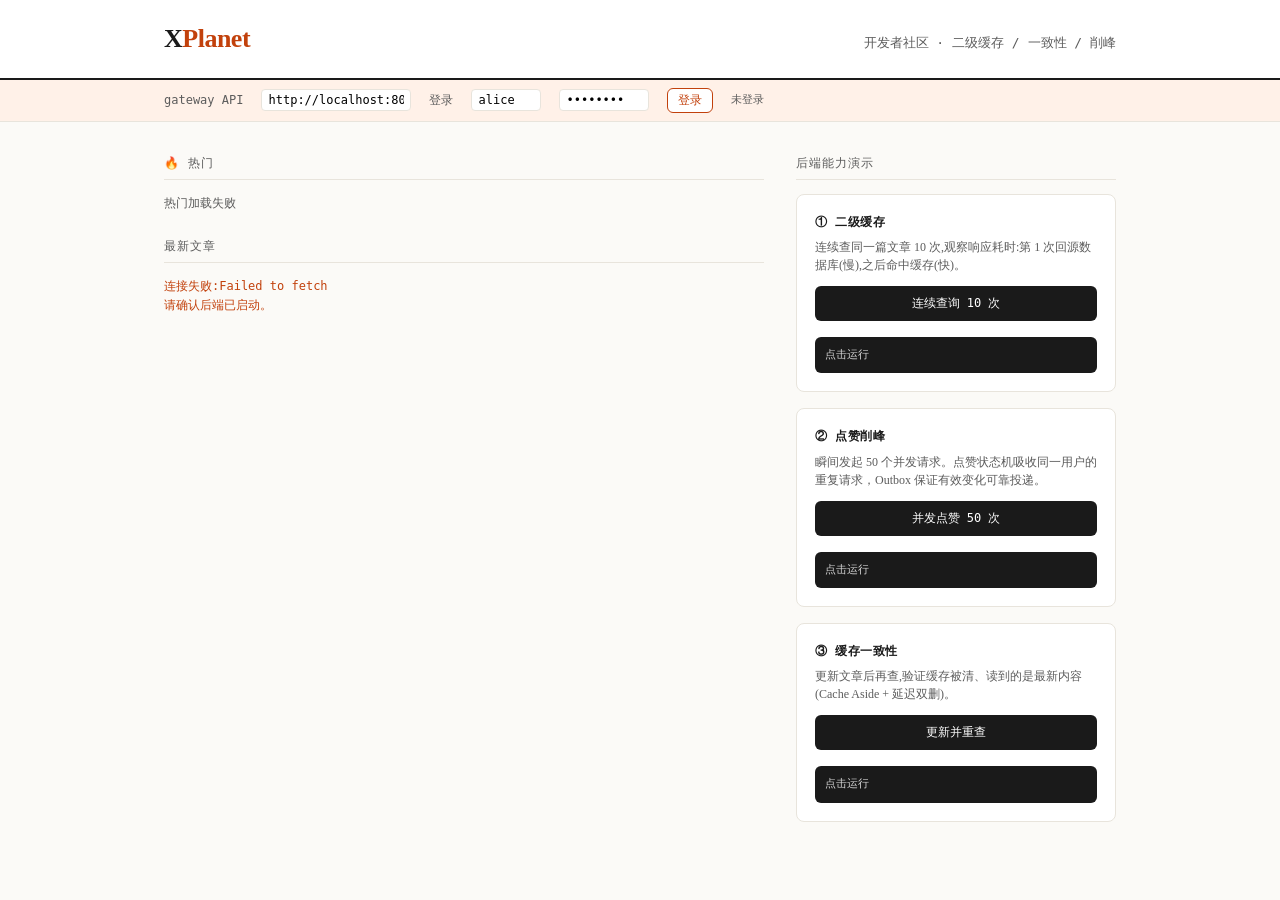
==== xplanet-web/index.html @ 9fbb15c8 "feat: add unified API gateway and beginner guide" ====
<!doctype html>
<html lang="zh">
<head>
<meta charset="utf-8" />
<meta name="viewport" content="width=device-width, initial-scale=1" />
<title>XPlanet · 开发者社区</title>
<style>
  :root {
    --bg: #fbfaf7;
    --surface: #ffffff;
    --ink: #1a1a1a;
    --ink-soft: #5c5c5c;
    --line: #e8e4dc;
    --accent: #c2410c;       /* 砖橙,克制的强调色 */
    --accent-soft: #fff1e8;
    --green: #15803d;
    --blue: #1d4ed8;
    --mono: ui-monospace, "SF Mono", "Cascadia Code", Consolas, monospace;
  }
  * { box-sizing: border-box; margin: 0; padding: 0; }
  body {
    font-family: "Georgia", "Songti SC", serif;
    background: var(--bg);
    color: var(--ink);
    line-height: 1.6;
  }
  .wrap { max-width: 1000px; margin: 0 auto; padding: 0 24px; }

  /* 顶栏 */
  header {
    border-bottom: 2px solid var(--ink);
    background: var(--surface);
    position: sticky; top: 0; z-index: 10;
  }
  .topbar { display: flex; align-items: baseline; justify-content: space-between; padding: 18px 24px; max-width: 1000px; margin: 0 auto; }
  .logo { font-size: 26px; font-weight: 700; letter-spacing: -0.5px; }
  .logo span { color: var(--accent); }
  .tagline { font-size: 13px; color: var(--ink-soft); font-family: var(--mono); }

  /* 配置条 */
  .config {
    background: var(--accent-soft);
    border-bottom: 1px solid var(--line);
    font-family: var(--mono); font-size: 12px;
  }
  .config .wrap { display: flex; gap: 18px; align-items: center; padding: 8px 24px; flex-wrap: wrap; }
  .config label { color: var(--ink-soft); }
  .config input { font-family: var(--mono); font-size: 12px; border: 1px solid var(--line); border-radius: 4px; padding: 3px 6px; width: 150px; }
  .config input.small { width: 48px; }

  /* 布局 */
  .layout { display: grid; grid-template-columns: 1fr 320px; gap: 32px; padding: 32px 0 60px; }
  @media (max-width: 820px){ .layout { grid-template-columns: 1fr; } }

  .section-title { font-family: var(--mono); font-size: 12px; text-transform: uppercase; letter-spacing: 1px; color: var(--ink-soft); margin-bottom: 14px; padding-bottom: 6px; border-bottom: 1px solid var(--line); }

  /* 文章列表 */
  .article-card {
    background: var(--surface); border: 1px solid var(--line); border-radius: 8px;
    padding: 20px 22px; margin-bottom: 14px; cursor: pointer;
    transition: border-color .15s, transform .15s;
  }
  .article-card:hover { border-color: var(--accent); transform: translateX(2px); }
  .article-card h3 { font-size: 19px; margin-bottom: 6px; }
  .article-card .meta { font-family: var(--mono); font-size: 11px; color: var(--ink-soft); display: flex; gap: 14px; }
  .article-card .tags { margin-top: 8px; }
  .tag { display: inline-block; font-family: var(--mono); font-size: 10px; background: var(--accent-soft); color: var(--accent); padding: 2px 7px; border-radius: 3px; margin-right: 5px; }

  /* 详情 */
  #detailView { display: none; }
  .back-btn { font-family: var(--mono); font-size: 12px; color: var(--accent); cursor: pointer; background: none; border: none; margin-bottom: 16px; }
  .detail-card { background: var(--surface); border: 1px solid var(--line); border-radius: 8px; padding: 32px; }
  .detail-card h2 { font-size: 28px; margin-bottom: 12px; letter-spacing: -0.5px; }
  .detail-card .meta { font-family: var(--mono); font-size: 12px; color: var(--ink-soft); margin-bottom: 20px; display: flex; gap: 16px; flex-wrap: wrap; }
  .detail-card .content { font-size: 16px; color: #2a2a2a; padding: 16px 0; border-top: 1px solid var(--line); border-bottom: 1px solid var(--line); margin-bottom: 20px; min-height: 80px; }
  .like-row { display: flex; align-items: center; gap: 14px; }
  .like-btn { font-family: var(--mono); font-size: 14px; background: var(--surface); border: 1.5px solid var(--accent); color: var(--accent); padding: 8px 18px; border-radius: 6px; cursor: pointer; transition: all .15s; }
  .like-btn:hover { background: var(--accent); color: #fff; }
  .like-btn.liked { background: var(--accent); color: #fff; }
  .like-count { font-family: var(--mono); font-size: 13px; color: var(--ink-soft); }
  .latency { font-family: var(--mono); font-size: 11px; color: var(--green); }

  /* 侧栏:后端能力演示 */
  aside .panel { background: var(--surface); border: 1px solid var(--line); border-radius: 8px; padding: 18px; margin-bottom: 16px; }
  aside h4 { font-family: var(--mono); font-size: 12px; text-transform: uppercase; letter-spacing: .5px; margin-bottom: 6px; }
  aside p.desc { font-size: 12px; color: var(--ink-soft); margin-bottom: 12px; line-height: 1.5; }
  .demo-btn { width: 100%; font-family: var(--mono); font-size: 12px; background: var(--ink); color: #fff; border: none; padding: 9px; border-radius: 6px; cursor: pointer; margin-bottom: 8px; transition: opacity .15s; }
  .demo-btn:hover { opacity: .82; }
  .demo-out { font-family: var(--mono); font-size: 11px; background: #1a1a1a; color: #d4d4d4; border-radius: 6px; padding: 10px; margin-top: 8px; white-space: pre-wrap; word-break: break-all; max-height: 180px; overflow-y: auto; line-height: 1.5; }
  .demo-out .hl { color: #4ade80; }
  .demo-out .dim { color: #888; }
  .toast { position: fixed; bottom: 24px; left: 50%; transform: translateX(-50%); background: var(--ink); color: #fff; font-family: var(--mono); font-size: 13px; padding: 10px 20px; border-radius: 6px; opacity: 0; transition: opacity .2s; pointer-events: none; }
  .toast.show { opacity: 1; }
</style>
</head>
<body>

<header>
  <div class="topbar">
    <div class="logo">X<span>Planet</span></div>
    <div class="tagline">开发者社区 · 二级缓存 / 一致性 / 削峰</div>
  </div>
</header>

<div class="config">
  <div class="wrap">
    <label>gateway API</label>
    <input id="apiBase" value="http://localhost:8080" />
    <label>登录</label>
    <input id="loginUser" class="small" value="alice" style="width:70px" placeholder="用户名"/>
    <input id="loginPassword" type="password" value="password" style="width:90px" placeholder="密码"/>
    <button class="like-btn" style="padding:3px 10px;font-size:12px" onclick="doLogin()">登录</button>
    <span id="loginState" style="font-family:var(--mono);font-size:11px;color:var(--ink-soft)">未登录</span>
  </div>
</div>

<div class="wrap">
  <div class="layout">

    <!-- 主区:文章列表 / 详情 -->
    <main>
      <!-- 列表 -->
      <div id="listView">
        <div class="section-title">🔥 热门</div>
        <div id="hotList" style="margin-bottom:24px"><div style="color:var(--ink-soft);font-family:var(--mono);font-size:12px">加载中…</div></div>

        <div class="section-title">最新文章</div>
        <div id="articleList"><div class="dim" style="color:var(--ink-soft);font-family:var(--mono);font-size:12px">加载中…(请确认 Gateway 8080 已启动)</div></div>
      </div>

      <!-- 详情 -->
      <div id="detailView">
        <button class="back-btn" onclick="showList()">← 返回列表</button>
        <div class="detail-card">
          <h2 id="dTitle"></h2>
          <div class="meta">
            <span id="dAuthor"></span>
            <span id="dViews"></span>
            <span class="latency" id="dLatency"></span>
          </div>
          <div class="content" id="dContent"></div>
          <div class="like-row">
            <button class="like-btn" id="likeBtn" onclick="toggleLike()">♥ 点赞</button>
            <span class="like-count" id="dLikes"></span>
          </div>
        </div>

        <!-- 评论区 -->
        <div class="detail-card" style="margin-top:16px">
          <div class="section-title">评论</div>
          <div style="display:flex;gap:8px;margin-bottom:16px">
            <input id="commentInput" placeholder="写下你的评论…" style="flex:1;padding:8px 10px;border:1px solid var(--line);border-radius:6px;font-family:inherit"/>
            <button class="like-btn" onclick="postComment()">发布</button>
          </div>
          <div id="commentList"></div>
        </div>
      </div>
    </main>

    <!-- 侧栏:后端能力实验 -->
    <aside>
      <div class="section-title">后端能力演示</div>

      <div class="panel">
        <h4>① 二级缓存</h4>
        <p class="desc">连续查同一篇文章 10 次,观察响应耗时:第 1 次回源数据库(慢),之后命中缓存(快)。</p>
        <button class="demo-btn" onclick="demoCache()">连续查询 10 次</button>
        <div class="demo-out" id="cacheOut">点击运行</div>
      </div>

      <div class="panel">
        <h4>② 点赞削峰</h4>
        <p class="desc">瞬间发起 50 个并发请求。点赞状态机吸收同一用户的重复请求，Outbox 保证有效变化可靠投递。</p>
        <button class="demo-btn" onclick="demoBurst()">并发点赞 50 次</button>
        <div class="demo-out" id="burstOut">点击运行</div>
      </div>

      <div class="panel">
        <h4>③ 缓存一致性</h4>
        <p class="desc">更新文章后再查,验证缓存被清、读到的是最新内容(Cache Aside + 延迟双删)。</p>
        <button class="demo-btn" onclick="demoConsistency()">更新并重查</button>
        <div class="demo-out" id="consOut">点击运行</div>
      </div>
    </aside>

  </div>
</div>

<div class="toast" id="toast"></div>

<script>
const $ = id => document.getElementById(id);
const apiBase = () => $("apiBase").value.replace(/\/$/, "");
const articleBase = apiBase;
const likeBase = apiBase;
const uid = () => $("uid") ? $("uid").value : "1";
const escapeHtml = value => String(value ?? "").replace(/[&<>"']/g, ch => ({
  "&":"&amp;", "<":"&lt;", ">":"&gt;", '"':"&quot;", "'":"&#39;"
})[ch]);
const safeInteger = (value, fallback = 0) => {
  const number = Number(value);
  return Number.isSafeInteger(number) && number >= 0 ? number : fallback;
};
let TOKEN = null;
async function doLogin(){
  const username = $("loginUser").value.trim();
  const password = $("loginPassword").value;
  if (!username || !password){ toast("请输入用户名和密码"); return; }
  try {
    const res = await fetch(`${userBase()}/api/user/login`, {
      method:"POST", headers:{ "Content-Type":"application/json" },
      body: JSON.stringify({ username, password })
    });
    const j = await res.json();
    if (j.code === 0 && j.data && j.data.token){
      TOKEN = j.data.token;
      $("loginState").textContent = "已登录: " + (j.data.nickname || username);
      $("loginState").style.color = "var(--green)";
      toast("登录成功");
    } else {
      toast(j.msg || "登录失败");
    }
  } catch(e){ toast("登录失败:"+e.message); }
}
// 写操作的鉴权头
function authHeaders(extra){
  const h = extra || {};
  if (TOKEN) h["Authorization"] = "Bearer " + TOKEN;
  return h;
}
const userBase = apiBase;
let currentId = null;
let liked = false;

function toast(msg){ const t=$("toast"); t.textContent=msg; t.classList.add("show"); setTimeout(()=>t.classList.remove("show"),1800); }

async function getArticle(id){
  const res = await fetch(`${articleBase()}/api/article/${id}`);
  const json = await res.json();
  return json.data;
}

// 加载列表(真实分页接口)
let curPage = 1;
async function loadList(page){
  curPage = Math.max(1, safeInteger(page, 1));
  const box = $("articleList");
  try {
    const res = await fetch(`${articleBase()}/api/article/list?pageNum=${curPage}&pageSize=10`);
    const json = await res.json();
    const pg = json.data;
    if (!pg || !pg.records || pg.records.length === 0){
      box.innerHTML = '<div style="color:#c2410c;font-family:var(--mono);font-size:12px">暂无文章。请确认 Gateway(8080)已启动、数据库已初始化。</div>';
      return;
    }
    const pageNum = Math.max(1, safeInteger(pg.pageNum, curPage));
    const pages = Math.max(1, safeInteger(pg.pages, 1));
    const total = safeInteger(pg.total, 0);
    box.innerHTML = pg.records.map(a => {
      const articleId = safeInteger(a.id, 0);
      if (articleId <= 0) return '';
      const authorId = safeInteger(a.authorId, 0);
      const authorName = a.authorName || ('用户' + authorId);
      const tags = String(a.tags || '').split(',').filter(Boolean)
        .map(t => `<span class="tag">${escapeHtml(t)}</span>`).join('');
      return `
      <div class="article-card" onclick="showDetail(${articleId})">
        <h3>${escapeHtml(a.title)}</h3>
        <div class="meta"><span>作者 ${escapeHtml(authorName)}</span><span>♥ ${safeInteger(a.likeCount)}</span><span>👁 ${safeInteger(a.viewCount)}</span></div>
        <div style="font-size:14px;color:#5c5c5c;margin-top:6px">${escapeHtml(a.summary)}</div>
        <div class="tags">${tags}</div>
      </div>`;
    }).join('')
      + `<div style="display:flex;gap:10px;align-items:center;justify-content:center;margin-top:16px;font-family:var(--mono);font-size:12px">
           <button class="demo-btn" style="width:auto;padding:6px 14px" onclick="loadList(${curPage-1})" ${curPage<=1?'disabled':''}>上一页</button>
           <span>第 ${pageNum} / ${pages} 页 · 共 ${total} 篇</span>
           <button class="demo-btn" style="width:auto;padding:6px 14px" onclick="loadList(${curPage+1})" ${curPage>=pages?'disabled':''}>下一页</button>
         </div>`;
  } catch(e){
    box.innerHTML = '<div style="color:#c2410c;font-family:var(--mono);font-size:12px">连接失败:'+escapeHtml(e.message)+'<br>请确认后端已启动。</div>';
  }
}

// 看详情
async function showDetail(id){
  currentId = id; liked = false;
  const t0 = performance.now();
  const a = await getArticle(id);
  const ms = (performance.now()-t0).toFixed(1);
  if (!a){ toast("文章不存在"); return; }
  $("dTitle").textContent = a.title;
  $("dAuthor").textContent = "作者 " + (a.authorName||('user_'+a.authorId));
  $("dViews").textContent = "👁 " + (a.viewCount||0);
  $("dContent").textContent = a.content;
  $("dLikes").textContent = "♥ " + (a.likeCount||0) + " 次点赞";
  $("dLatency").textContent = "本次响应 " + ms + " ms";
  $("likeBtn").classList.remove("liked");
  $("likeBtn").textContent = "♥ 点赞";
  $("listView").style.display = "none";
  $("detailView").style.display = "block";
  window.scrollTo(0,0);
  loadComments(id);
}

// 评论:加载列表(两级嵌套)
async function loadComments(articleId){
  const box = $("commentList");
  try {
    const res = await fetch(`${articleBase()}/api/comment/article/${articleId}`);
    const json = await res.json();
    const list = json.data || [];
    if (list.length === 0){ box.innerHTML = '<div style="color:#999;font-size:13px">还没有评论,来抢沙发</div>'; return; }
    box.innerHTML = list.map(c => renderComment(c, false)).join('');
  } catch(e){ box.innerHTML = '<div style="color:#999;font-size:13px">评论加载失败</div>'; }
}
function renderComment(c, isChild){
  const children = (c.children||[]).map(ch => renderComment(ch, true)).join('');
  const userId = safeInteger(c.userId, 0);
  const commentId = safeInteger(c.id, 0);
  const userName = c.userName || ('用户' + userId);
  const createTime = String(c.createTime || '').replace('T',' ').slice(0,16);
  return `<div style="padding:10px 0;${isChild?'margin-left:24px;border-left:2px solid var(--line);padding-left:12px':'border-bottom:1px solid var(--line)'}">
    <div style="font-size:13px"><b>${escapeHtml(userName)}</b>
      <span style="color:#999;font-family:var(--mono);font-size:11px"> · ${escapeHtml(createTime)}</span></div>
    <div style="font-size:14px;margin:4px 0">${escapeHtml(c.content)}</div>
    ${!isChild && commentId > 0?`<button onclick="replyTo(${commentId})" style="font-size:11px;color:var(--accent);background:none;border:none;cursor:pointer;font-family:var(--mono)">回复</button>`:''}
    ${children}
  </div>`;
}
let replyParentId = 0;
function replyTo(pid){ replyParentId = pid; $("commentInput").focus(); $("commentInput").placeholder = "回复中…(再次点发布提交)"; }
async function postComment(){
  if (currentId == null) return;
  const content = $("commentInput").value.trim();
  if (!content){ toast("评论不能为空"); return; }
  try {
    await fetch(`${articleBase()}/api/comment`, {
      method:"POST", headers:authHeaders({ "Content-Type":"application/json" }),
      body: JSON.stringify({ articleId: currentId, parentId: replyParentId, content })
    });
    $("commentInput").value = ""; $("commentInput").placeholder = "写下你的评论…";
    replyParentId = 0;
    toast("评论成功");
    loadComments(currentId);
  } catch(e){ toast("评论失败:"+e.message); }
}

function showList(){ $("detailView").style.display="none"; $("listView").style.display="block"; loadList(); }

// 点赞
async function toggleLike(){
  if (currentId == null) return;
  try {
    if (!liked){
      const res = await fetch(`${likeBase()}/api/like/${currentId}`, { method:"POST", headers:authHeaders()});
      const j = await res.json();
      if (j.code === 0){ liked=true; $("likeBtn").classList.add("liked"); $("likeBtn").textContent="♥ 已赞"; toast(j.data ? "点赞成功，事件已可靠入队" : "已经点过赞，本次没有重复写入"); }
      else { toast(j.msg || "点赞失败"); }
    } else {
      await fetch(`${likeBase()}/api/like/${currentId}`, { method:"DELETE", headers:authHeaders()});
      liked=false; $("likeBtn").classList.remove("liked"); $("likeBtn").textContent="♥ 点赞"; toast("已取消");
    }
  } catch(e){ toast("请求失败:"+e.message); }
}

// 演示①:缓存
async function demoCache(){
  const out = $("cacheOut"); out.textContent = "运行中…";
  const id = currentId || 1;
  const lines = [];
  for (let i=0;i<10;i++){
    const t0 = performance.now();
    await fetch(`${articleBase()}/api/article/${id}`);
    const ms = (performance.now()-t0).toFixed(1);
    const tag = i===0 ? '<span class="dim"> ← 首次,可能回源DB</span>' : (i===1?'<span class="hl"> ← 命中缓存</span>':'');
    lines.push(`第 ${String(i+1).padStart(2)} 次: ${ms.padStart(6)} ms${tag}`);
  }
  out.innerHTML = lines.join("\n") + '\n<span class="dim">观察:首次较慢(查库),之后稳定变快(命中 L1/L2 缓存)</span>';
}

// 演示②:削峰
async function demoBurst(){
  const out = $("burstOut"); out.textContent = "运行中…";
  const id = currentId || 1;
  const before = (await getArticle(id)).likeCount || 0;
  const t0 = performance.now();
  const tasks = [];
  for (let i=0;i<50;i++){
    tasks.push(fetch(`${likeBase()}/api/like/${id}`, { method:"POST", headers:authHeaders()}));
  }
  await Promise.all(tasks);
  const cost = (performance.now()-t0).toFixed(0);
  out.innerHTML =
    `<span class="hl">50 个并发请求完成,耗时 ${cost} ms</span>\n` +
    `同一用户只有第一次状态变化会写入 Outbox\n` +
    `<span class="dim">其余重复点赞被状态机幂等吸收；有效事件由 MQ 异步投影到 article.like_count。\n这同时验证了削峰与幂等，而不是把50次重复请求伪装成50个点赞。</span>`;
}

// 演示③:一致性
async function demoConsistency(){
  const out = $("consOut"); out.textContent = "运行中…";
  const id = currentId || 1;
  try {
    const newTitle = "更新于 " + new Date().toLocaleTimeString();
    await fetch(`${articleBase()}/api/article/${id}`, {
      method:"PUT", headers:authHeaders({ "Content-Type":"application/json" }),
      body: JSON.stringify({ title:newTitle, content:"内容已于 "+new Date().toLocaleString()+" 更新", tags:"updated" })
    });
    const after = await getArticle(id);
    out.innerHTML =
      `<span class="hl">已更新文章 #${safeInteger(id)}</span>\n` +
      `新标题: ${escapeHtml(after.title)}\n` +
      `<span class="dim">更新时删了缓存,这次读到的是最新值。\n说明 Cache Aside + 双删生效。\n回列表可见标题已变。</span>`;
  } catch(e){ out.textContent = "失败:"+e.message; }
}

async function loadHot(){
  const box = $("hotList");
  try {
    const res = await fetch(`${articleBase()}/api/article/hot?limit=5`);
    const json = await res.json();
    const list = json.data || [];
    if (list.length === 0){ box.innerHTML = '<div style="color:var(--ink-soft);font-family:var(--mono);font-size:12px">暂无热门(等定时任务刷新,约 1 分钟)</div>'; return; }
    box.innerHTML = list.map((a, i) => {
      const articleId = safeInteger(a.id, 0);
      if (articleId <= 0) return '';
      return `
      <div class="article-card" style="padding:12px 16px;margin-bottom:8px" onclick="showDetail(${articleId})">
        <div style="display:flex;align-items:baseline;gap:10px">
          <span style="font-family:var(--mono);font-size:14px;color:var(--accent);font-weight:700">${String(i+1).padStart(2,'0')}</span>
          <h3 style="font-size:15px;flex:1;margin:0">${escapeHtml(a.title)}</h3>
          <span style="font-family:var(--mono);font-size:11px;color:var(--ink-soft)">♥ ${safeInteger(a.likeCount)}</span>
        </div>
      </div>`;
    }).join('');
  } catch(e){ box.innerHTML = '<div style="color:var(--ink-soft);font-family:var(--mono);font-size:12px">热门加载失败</div>'; }
}

// 启动
loadList();
loadHot();
</script>

</body>
</html>
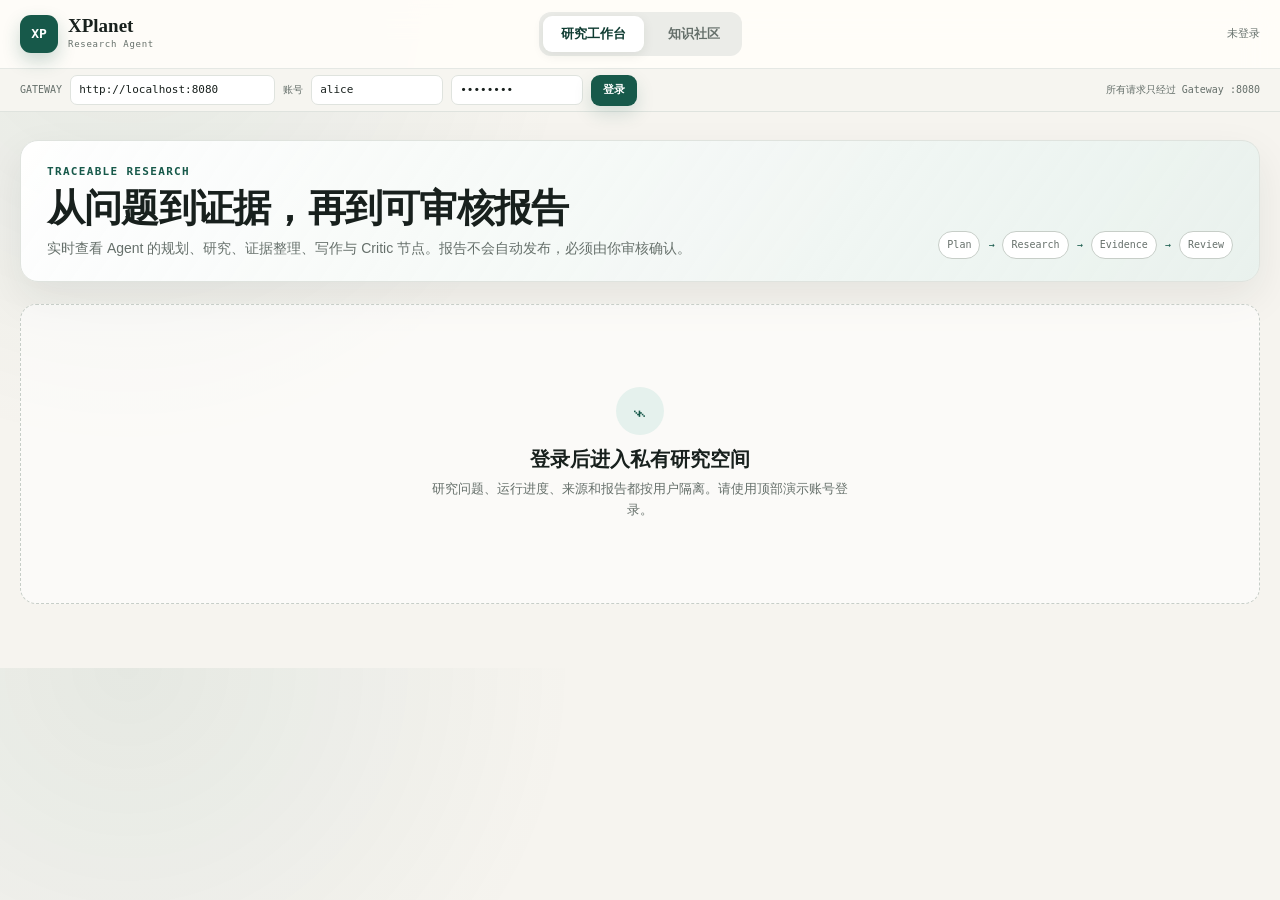
==== commit ba0663d3: "feat(web): add agent research workspace" ====
--- a/xplanet-web/index.html
+++ b/xplanet-web/index.html
@@ -1,445 +1,216 @@
 <!doctype html>
-<html lang="zh">
+<html lang="zh-CN">
 <head>
-<meta charset="utf-8" />
-<meta name="viewport" content="width=device-width, initial-scale=1" />
-<title>XPlanet · 开发者社区</title>
-<style>
-  :root {
-    --bg: #fbfaf7;
-    --surface: #ffffff;
-    --ink: #1a1a1a;
-    --ink-soft: #5c5c5c;
-    --line: #e8e4dc;
-    --accent: #c2410c;       /* 砖橙,克制的强调色 */
-    --accent-soft: #fff1e8;
-    --green: #15803d;
-    --blue: #1d4ed8;
-    --mono: ui-monospace, "SF Mono", "Cascadia Code", Consolas, monospace;
-  }
-  * { box-sizing: border-box; margin: 0; padding: 0; }
-  body {
-    font-family: "Georgia", "Songti SC", serif;
-    background: var(--bg);
-    color: var(--ink);
-    line-height: 1.6;
-  }
-  .wrap { max-width: 1000px; margin: 0 auto; padding: 0 24px; }
-
-  /* 顶栏 */
-  header {
-    border-bottom: 2px solid var(--ink);
-    background: var(--surface);
-    position: sticky; top: 0; z-index: 10;
-  }
-  .topbar { display: flex; align-items: baseline; justify-content: space-between; padding: 18px 24px; max-width: 1000px; margin: 0 auto; }
-  .logo { font-size: 26px; font-weight: 700; letter-spacing: -0.5px; }
-  .logo span { color: var(--accent); }
-  .tagline { font-size: 13px; color: var(--ink-soft); font-family: var(--mono); }
-
-  /* 配置条 */
-  .config {
-    background: var(--accent-soft);
-    border-bottom: 1px solid var(--line);
-    font-family: var(--mono); font-size: 12px;
-  }
-  .config .wrap { display: flex; gap: 18px; align-items: center; padding: 8px 24px; flex-wrap: wrap; }
-  .config label { color: var(--ink-soft); }
-  .config input { font-family: var(--mono); font-size: 12px; border: 1px solid var(--line); border-radius: 4px; padding: 3px 6px; width: 150px; }
-  .config input.small { width: 48px; }
-
-  /* 布局 */
-  .layout { display: grid; grid-template-columns: 1fr 320px; gap: 32px; padding: 32px 0 60px; }
-  @media (max-width: 820px){ .layout { grid-template-columns: 1fr; } }
-
-  .section-title { font-family: var(--mono); font-size: 12px; text-transform: uppercase; letter-spacing: 1px; color: var(--ink-soft); margin-bottom: 14px; padding-bottom: 6px; border-bottom: 1px solid var(--line); }
-
-  /* 文章列表 */
-  .article-card {
-    background: var(--surface); border: 1px solid var(--line); border-radius: 8px;
-    padding: 20px 22px; margin-bottom: 14px; cursor: pointer;
-    transition: border-color .15s, transform .15s;
-  }
-  .article-card:hover { border-color: var(--accent); transform: translateX(2px); }
-  .article-card h3 { font-size: 19px; margin-bottom: 6px; }
-  .article-card .meta { font-family: var(--mono); font-size: 11px; color: var(--ink-soft); display: flex; gap: 14px; }
-  .article-card .tags { margin-top: 8px; }
-  .tag { display: inline-block; font-family: var(--mono); font-size: 10px; background: var(--accent-soft); color: var(--accent); padding: 2px 7px; border-radius: 3px; margin-right: 5px; }
-
-  /* 详情 */
-  #detailView { display: none; }
-  .back-btn { font-family: var(--mono); font-size: 12px; color: var(--accent); cursor: pointer; background: none; border: none; margin-bottom: 16px; }
-  .detail-card { background: var(--surface); border: 1px solid var(--line); border-radius: 8px; padding: 32px; }
-  .detail-card h2 { font-size: 28px; margin-bottom: 12px; letter-spacing: -0.5px; }
-  .detail-card .meta { font-family: var(--mono); font-size: 12px; color: var(--ink-soft); margin-bottom: 20px; display: flex; gap: 16px; flex-wrap: wrap; }
-  .detail-card .content { font-size: 16px; color: #2a2a2a; padding: 16px 0; border-top: 1px solid var(--line); border-bottom: 1px solid var(--line); margin-bottom: 20px; min-height: 80px; }
-  .like-row { display: flex; align-items: center; gap: 14px; }
-  .like-btn { font-family: var(--mono); font-size: 14px; background: var(--surface); border: 1.5px solid var(--accent); color: var(--accent); padding: 8px 18px; border-radius: 6px; cursor: pointer; transition: all .15s; }
-  .like-btn:hover { background: var(--accent); color: #fff; }
-  .like-btn.liked { background: var(--accent); color: #fff; }
-  .like-count { font-family: var(--mono); font-size: 13px; color: var(--ink-soft); }
-  .latency { font-family: var(--mono); font-size: 11px; color: var(--green); }
-
-  /* 侧栏:后端能力演示 */
-  aside .panel { background: var(--surface); border: 1px solid var(--line); border-radius: 8px; padding: 18px; margin-bottom: 16px; }
-  aside h4 { font-family: var(--mono); font-size: 12px; text-transform: uppercase; letter-spacing: .5px; margin-bottom: 6px; }
-  aside p.desc { font-size: 12px; color: var(--ink-soft); margin-bottom: 12px; line-height: 1.5; }
-  .demo-btn { width: 100%; font-family: var(--mono); font-size: 12px; background: var(--ink); color: #fff; border: none; padding: 9px; border-radius: 6px; cursor: pointer; margin-bottom: 8px; transition: opacity .15s; }
-  .demo-btn:hover { opacity: .82; }
-  .demo-out { font-family: var(--mono); font-size: 11px; background: #1a1a1a; color: #d4d4d4; border-radius: 6px; padding: 10px; margin-top: 8px; white-space: pre-wrap; word-break: break-all; max-height: 180px; overflow-y: auto; line-height: 1.5; }
-  .demo-out .hl { color: #4ade80; }
-  .demo-out .dim { color: #888; }
-  .toast { position: fixed; bottom: 24px; left: 50%; transform: translateX(-50%); background: var(--ink); color: #fff; font-family: var(--mono); font-size: 13px; padding: 10px 20px; border-radius: 6px; opacity: 0; transition: opacity .2s; pointer-events: none; }
-  .toast.show { opacity: 1; }
-</style>
+  <meta charset="utf-8">
+  <meta name="viewport" content="width=device-width, initial-scale=1">
+  <meta name="description" content="XPlanet 可追溯技术研究 Agent 与知识社区">
+  <title>XPlanet Research · 可追溯技术研究 Agent</title>
+  <link rel="icon" href="data:image/svg+xml,%3Csvg xmlns='http://www.w3.org/2000/svg' viewBox='0 0 64 64'%3E%3Crect width='64' height='64' rx='16' fill='%2317594a'/%3E%3Ctext x='32' y='41' text-anchor='middle' font-family='monospace' font-size='25' font-weight='700' fill='white'%3EXP%3C/text%3E%3C/svg%3E">
+  <link rel="stylesheet" href="assets/app.css">
 </head>
 <body>
-
-<header>
-  <div class="topbar">
-    <div class="logo">X<span>Planet</span></div>
-    <div class="tagline">开发者社区 · 二级缓存 / 一致性 / 削峰</div>
-  </div>
-</header>
-
-<div class="config">
-  <div class="wrap">
-    <label>gateway API</label>
-    <input id="apiBase" value="http://localhost:8080" />
-    <label>登录</label>
-    <input id="loginUser" class="small" value="alice" style="width:70px" placeholder="用户名"/>
-    <input id="loginPassword" type="password" value="password" style="width:90px" placeholder="密码"/>
-    <button class="like-btn" style="padding:3px 10px;font-size:12px" onclick="doLogin()">登录</button>
-    <span id="loginState" style="font-family:var(--mono);font-size:11px;color:var(--ink-soft)">未登录</span>
-  </div>
-</div>
-
-<div class="wrap">
-  <div class="layout">
-
-    <!-- 主区:文章列表 / 详情 -->
-    <main>
-      <!-- 列表 -->
-      <div id="listView">
-        <div class="section-title">🔥 热门</div>
-        <div id="hotList" style="margin-bottom:24px"><div style="color:var(--ink-soft);font-family:var(--mono);font-size:12px">加载中…</div></div>
-
-        <div class="section-title">最新文章</div>
-        <div id="articleList"><div class="dim" style="color:var(--ink-soft);font-family:var(--mono);font-size:12px">加载中…(请确认 Gateway 8080 已启动)</div></div>
-      </div>
-
-      <!-- 详情 -->
-      <div id="detailView">
-        <button class="back-btn" onclick="showList()">← 返回列表</button>
-        <div class="detail-card">
-          <h2 id="dTitle"></h2>
-          <div class="meta">
-            <span id="dAuthor"></span>
-            <span id="dViews"></span>
-            <span class="latency" id="dLatency"></span>
-          </div>
-          <div class="content" id="dContent"></div>
-          <div class="like-row">
-            <button class="like-btn" id="likeBtn" onclick="toggleLike()">♥ 点赞</button>
-            <span class="like-count" id="dLikes"></span>
-          </div>
+  <header class="site-header">
+    <div class="header-main shell">
+      <a class="brand" href="#research" aria-label="XPlanet Research 首页">
+        <span class="brand-mark">XP</span>
+        <span><b>XPlanet</b><small>Research Agent</small></span>
+      </a>
+      <nav class="tabs" aria-label="主导航">
+        <button class="tab is-active" data-view="research">研究工作台</button>
+        <button class="tab" data-view="community">知识社区</button>
+      </nav>
+      <div class="session">
+        <span id="loginState" class="session-state">未登录</span>
+        <button id="logoutButton" class="button button-ghost button-small" type="button" hidden>退出</button>
+      </div>
+    </div>
+    <div class="connection-bar">
+      <div class="shell connection-inner">
+        <label for="apiBase">Gateway</label>
+        <input id="apiBase" value="http://localhost:8080" spellcheck="false">
+        <form id="loginForm" class="login-form">
+          <label for="loginUser">账号</label>
+          <input id="loginUser" value="alice" autocomplete="username">
+          <input id="loginPassword" type="password" value="password" autocomplete="current-password" aria-label="密码">
+          <button id="loginButton" class="button button-primary button-small" type="submit">登录</button>
+        </form>
+        <span id="connectionHint" class="connection-hint">所有请求只经过 Gateway :8080</span>
+      </div>
+    </div>
+  </header>
+
+  <main>
+    <section id="researchView" class="view shell is-active" aria-labelledby="researchHeading">
+      <div class="hero">
+        <div>
+          <p class="eyebrow">TRACEABLE RESEARCH</p>
+          <h1 id="researchHeading">从问题到证据，再到可审核报告</h1>
+          <p>实时查看 Agent 的规划、研究、证据整理、写作与 Critic 节点。报告不会自动发布，必须由你审核确认。</p>
         </div>
-
-        <!-- 评论区 -->
-        <div class="detail-card" style="margin-top:16px">
-          <div class="section-title">评论</div>
-          <div style="display:flex;gap:8px;margin-bottom:16px">
-            <input id="commentInput" placeholder="写下你的评论…" style="flex:1;padding:8px 10px;border:1px solid var(--line);border-radius:6px;font-family:inherit"/>
-            <button class="like-btn" onclick="postComment()">发布</button>
-          </div>
-          <div id="commentList"></div>
+        <div class="hero-flow" aria-label="研究流程">
+          <span>Plan</span><i>→</i><span>Research</span><i>→</i><span>Evidence</span><i>→</i><span>Review</span>
         </div>
       </div>
-    </main>
-
-    <!-- 侧栏:后端能力实验 -->
-    <aside>
-      <div class="section-title">后端能力演示</div>
-
-      <div class="panel">
-        <h4>① 二级缓存</h4>
-        <p class="desc">连续查同一篇文章 10 次,观察响应耗时:第 1 次回源数据库(慢),之后命中缓存(快)。</p>
-        <button class="demo-btn" onclick="demoCache()">连续查询 10 次</button>
-        <div class="demo-out" id="cacheOut">点击运行</div>
-      </div>
-
-      <div class="panel">
-        <h4>② 点赞削峰</h4>
-        <p class="desc">瞬间发起 50 个并发请求。点赞状态机吸收同一用户的重复请求，Outbox 保证有效变化可靠投递。</p>
-        <button class="demo-btn" onclick="demoBurst()">并发点赞 50 次</button>
-        <div class="demo-out" id="burstOut">点击运行</div>
-      </div>
-
-      <div class="panel">
-        <h4>③ 缓存一致性</h4>
-        <p class="desc">更新文章后再查,验证缓存被清、读到的是最新内容(Cache Aside + 延迟双删)。</p>
-        <button class="demo-btn" onclick="demoConsistency()">更新并重查</button>
-        <div class="demo-out" id="consOut">点击运行</div>
-      </div>
-    </aside>
-
-  </div>
-</div>
-
-<div class="toast" id="toast"></div>
-
-<script>
-const $ = id => document.getElementById(id);
-const apiBase = () => $("apiBase").value.replace(/\/$/, "");
-const articleBase = apiBase;
-const likeBase = apiBase;
-const uid = () => $("uid") ? $("uid").value : "1";
-const escapeHtml = value => String(value ?? "").replace(/[&<>"']/g, ch => ({
-  "&":"&amp;", "<":"&lt;", ">":"&gt;", '"':"&quot;", "'":"&#39;"
-})[ch]);
-const safeInteger = (value, fallback = 0) => {
-  const number = Number(value);
-  return Number.isSafeInteger(number) && number >= 0 ? number : fallback;
-};
-let TOKEN = null;
-async function doLogin(){
-  const username = $("loginUser").value.trim();
-  const password = $("loginPassword").value;
-  if (!username || !password){ toast("请输入用户名和密码"); return; }
-  try {
-    const res = await fetch(`${userBase()}/api/user/login`, {
-      method:"POST", headers:{ "Content-Type":"application/json" },
-      body: JSON.stringify({ username, password })
-    });
-    const j = await res.json();
-    if (j.code === 0 && j.data && j.data.token){
-      TOKEN = j.data.token;
-      $("loginState").textContent = "已登录: " + (j.data.nickname || username);
-      $("loginState").style.color = "var(--green)";
-      toast("登录成功");
-    } else {
-      toast(j.msg || "登录失败");
-    }
-  } catch(e){ toast("登录失败:"+e.message); }
-}
-// 写操作的鉴权头
-function authHeaders(extra){
-  const h = extra || {};
-  if (TOKEN) h["Authorization"] = "Bearer " + TOKEN;
-  return h;
-}
-const userBase = apiBase;
-let currentId = null;
-let liked = false;
-
-function toast(msg){ const t=$("toast"); t.textContent=msg; t.classList.add("show"); setTimeout(()=>t.classList.remove("show"),1800); }
-
-async function getArticle(id){
-  const res = await fetch(`${articleBase()}/api/article/${id}`);
-  const json = await res.json();
-  return json.data;
-}
-
-// 加载列表(真实分页接口)
-let curPage = 1;
-async function loadList(page){
-  curPage = Math.max(1, safeInteger(page, 1));
-  const box = $("articleList");
-  try {
-    const res = await fetch(`${articleBase()}/api/article/list?pageNum=${curPage}&pageSize=10`);
-    const json = await res.json();
-    const pg = json.data;
-    if (!pg || !pg.records || pg.records.length === 0){
-      box.innerHTML = '<div style="color:#c2410c;font-family:var(--mono);font-size:12px">暂无文章。请确认 Gateway(8080)已启动、数据库已初始化。</div>';
-      return;
-    }
-    const pageNum = Math.max(1, safeInteger(pg.pageNum, curPage));
-    const pages = Math.max(1, safeInteger(pg.pages, 1));
-    const total = safeInteger(pg.total, 0);
-    box.innerHTML = pg.records.map(a => {
-      const articleId = safeInteger(a.id, 0);
-      if (articleId <= 0) return '';
-      const authorId = safeInteger(a.authorId, 0);
-      const authorName = a.authorName || ('用户' + authorId);
-      const tags = String(a.tags || '').split(',').filter(Boolean)
-        .map(t => `<span class="tag">${escapeHtml(t)}</span>`).join('');
-      return `
-      <div class="article-card" onclick="showDetail(${articleId})">
-        <h3>${escapeHtml(a.title)}</h3>
-        <div class="meta"><span>作者 ${escapeHtml(authorName)}</span><span>♥ ${safeInteger(a.likeCount)}</span><span>👁 ${safeInteger(a.viewCount)}</span></div>
-        <div style="font-size:14px;color:#5c5c5c;margin-top:6px">${escapeHtml(a.summary)}</div>
-        <div class="tags">${tags}</div>
-      </div>`;
-    }).join('')
-      + `<div style="display:flex;gap:10px;align-items:center;justify-content:center;margin-top:16px;font-family:var(--mono);font-size:12px">
-           <button class="demo-btn" style="width:auto;padding:6px 14px" onclick="loadList(${curPage-1})" ${curPage<=1?'disabled':''}>上一页</button>
-           <span>第 ${pageNum} / ${pages} 页 · 共 ${total} 篇</span>
-           <button class="demo-btn" style="width:auto;padding:6px 14px" onclick="loadList(${curPage+1})" ${curPage>=pages?'disabled':''}>下一页</button>
-         </div>`;
-  } catch(e){
-    box.innerHTML = '<div style="color:#c2410c;font-family:var(--mono);font-size:12px">连接失败:'+escapeHtml(e.message)+'<br>请确认后端已启动。</div>';
-  }
-}
-
-// 看详情
-async function showDetail(id){
-  currentId = id; liked = false;
-  const t0 = performance.now();
-  const a = await getArticle(id);
-  const ms = (performance.now()-t0).toFixed(1);
-  if (!a){ toast("文章不存在"); return; }
-  $("dTitle").textContent = a.title;
-  $("dAuthor").textContent = "作者 " + (a.authorName||('user_'+a.authorId));
-  $("dViews").textContent = "👁 " + (a.viewCount||0);
-  $("dContent").textContent = a.content;
-  $("dLikes").textContent = "♥ " + (a.likeCount||0) + " 次点赞";
-  $("dLatency").textContent = "本次响应 " + ms + " ms";
-  $("likeBtn").classList.remove("liked");
-  $("likeBtn").textContent = "♥ 点赞";
-  $("listView").style.display = "none";
-  $("detailView").style.display = "block";
-  window.scrollTo(0,0);
-  loadComments(id);
-}
-
-// 评论:加载列表(两级嵌套)
-async function loadComments(articleId){
-  const box = $("commentList");
-  try {
-    const res = await fetch(`${articleBase()}/api/comment/article/${articleId}`);
-    const json = await res.json();
-    const list = json.data || [];
-    if (list.length === 0){ box.innerHTML = '<div style="color:#999;font-size:13px">还没有评论,来抢沙发</div>'; return; }
-    box.innerHTML = list.map(c => renderComment(c, false)).join('');
-  } catch(e){ box.innerHTML = '<div style="color:#999;font-size:13px">评论加载失败</div>'; }
-}
-function renderComment(c, isChild){
-  const children = (c.children||[]).map(ch => renderComment(ch, true)).join('');
-  const userId = safeInteger(c.userId, 0);
-  const commentId = safeInteger(c.id, 0);
-  const userName = c.userName || ('用户' + userId);
-  const createTime = String(c.createTime || '').replace('T',' ').slice(0,16);
-  return `<div style="padding:10px 0;${isChild?'margin-left:24px;border-left:2px solid var(--line);padding-left:12px':'border-bottom:1px solid var(--line)'}">
-    <div style="font-size:13px"><b>${escapeHtml(userName)}</b>
-      <span style="color:#999;font-family:var(--mono);font-size:11px"> · ${escapeHtml(createTime)}</span></div>
-    <div style="font-size:14px;margin:4px 0">${escapeHtml(c.content)}</div>
-    ${!isChild && commentId > 0?`<button onclick="replyTo(${commentId})" style="font-size:11px;color:var(--accent);background:none;border:none;cursor:pointer;font-family:var(--mono)">回复</button>`:''}
-    ${children}
-  </div>`;
-}
-let replyParentId = 0;
-function replyTo(pid){ replyParentId = pid; $("commentInput").focus(); $("commentInput").placeholder = "回复中…(再次点发布提交)"; }
-async function postComment(){
-  if (currentId == null) return;
-  const content = $("commentInput").value.trim();
-  if (!content){ toast("评论不能为空"); return; }
-  try {
-    await fetch(`${articleBase()}/api/comment`, {
-      method:"POST", headers:authHeaders({ "Content-Type":"application/json" }),
-      body: JSON.stringify({ articleId: currentId, parentId: replyParentId, content })
-    });
-    $("commentInput").value = ""; $("commentInput").placeholder = "写下你的评论…";
-    replyParentId = 0;
-    toast("评论成功");
-    loadComments(currentId);
-  } catch(e){ toast("评论失败:"+e.message); }
-}
-
-function showList(){ $("detailView").style.display="none"; $("listView").style.display="block"; loadList(); }
-
-// 点赞
-async function toggleLike(){
-  if (currentId == null) return;
-  try {
-    if (!liked){
-      const res = await fetch(`${likeBase()}/api/like/${currentId}`, { method:"POST", headers:authHeaders()});
-      const j = await res.json();
-      if (j.code === 0){ liked=true; $("likeBtn").classList.add("liked"); $("likeBtn").textContent="♥ 已赞"; toast(j.data ? "点赞成功，事件已可靠入队" : "已经点过赞，本次没有重复写入"); }
-      else { toast(j.msg || "点赞失败"); }
-    } else {
-      await fetch(`${likeBase()}/api/like/${currentId}`, { method:"DELETE", headers:authHeaders()});
-      liked=false; $("likeBtn").classList.remove("liked"); $("likeBtn").textContent="♥ 点赞"; toast("已取消");
-    }
-  } catch(e){ toast("请求失败:"+e.message); }
-}
-
-// 演示①:缓存
-async function demoCache(){
-  const out = $("cacheOut"); out.textContent = "运行中…";
-  const id = currentId || 1;
-  const lines = [];
-  for (let i=0;i<10;i++){
-    const t0 = performance.now();
-    await fetch(`${articleBase()}/api/article/${id}`);
-    const ms = (performance.now()-t0).toFixed(1);
-    const tag = i===0 ? '<span class="dim"> ← 首次,可能回源DB</span>' : (i===1?'<span class="hl"> ← 命中缓存</span>':'');
-    lines.push(`第 ${String(i+1).padStart(2)} 次: ${ms.padStart(6)} ms${tag}`);
-  }
-  out.innerHTML = lines.join("\n") + '\n<span class="dim">观察:首次较慢(查库),之后稳定变快(命中 L1/L2 缓存)</span>';
-}
-
-// 演示②:削峰
-async function demoBurst(){
-  const out = $("burstOut"); out.textContent = "运行中…";
-  const id = currentId || 1;
-  const before = (await getArticle(id)).likeCount || 0;
-  const t0 = performance.now();
-  const tasks = [];
-  for (let i=0;i<50;i++){
-    tasks.push(fetch(`${likeBase()}/api/like/${id}`, { method:"POST", headers:authHeaders()}));
-  }
-  await Promise.all(tasks);
-  const cost = (performance.now()-t0).toFixed(0);
-  out.innerHTML =
-    `<span class="hl">50 个并发请求完成,耗时 ${cost} ms</span>\n` +
-    `同一用户只有第一次状态变化会写入 Outbox\n` +
-    `<span class="dim">其余重复点赞被状态机幂等吸收；有效事件由 MQ 异步投影到 article.like_count。\n这同时验证了削峰与幂等，而不是把50次重复请求伪装成50个点赞。</span>`;
-}
-
-// 演示③:一致性
-async function demoConsistency(){
-  const out = $("consOut"); out.textContent = "运行中…";
-  const id = currentId || 1;
-  try {
-    const newTitle = "更新于 " + new Date().toLocaleTimeString();
-    await fetch(`${articleBase()}/api/article/${id}`, {
-      method:"PUT", headers:authHeaders({ "Content-Type":"application/json" }),
-      body: JSON.stringify({ title:newTitle, content:"内容已于 "+new Date().toLocaleString()+" 更新", tags:"updated" })
-    });
-    const after = await getArticle(id);
-    out.innerHTML =
-      `<span class="hl">已更新文章 #${safeInteger(id)}</span>\n` +
-      `新标题: ${escapeHtml(after.title)}\n` +
-      `<span class="dim">更新时删了缓存,这次读到的是最新值。\n说明 Cache Aside + 双删生效。\n回列表可见标题已变。</span>`;
-  } catch(e){ out.textContent = "失败:"+e.message; }
-}
-
-async function loadHot(){
-  const box = $("hotList");
-  try {
-    const res = await fetch(`${articleBase()}/api/article/hot?limit=5`);
-    const json = await res.json();
-    const list = json.data || [];
-    if (list.length === 0){ box.innerHTML = '<div style="color:var(--ink-soft);font-family:var(--mono);font-size:12px">暂无热门(等定时任务刷新,约 1 分钟)</div>'; return; }
-    box.innerHTML = list.map((a, i) => {
-      const articleId = safeInteger(a.id, 0);
-      if (articleId <= 0) return '';
-      return `
-      <div class="article-card" style="padding:12px 16px;margin-bottom:8px" onclick="showDetail(${articleId})">
-        <div style="display:flex;align-items:baseline;gap:10px">
-          <span style="font-family:var(--mono);font-size:14px;color:var(--accent);font-weight:700">${String(i+1).padStart(2,'0')}</span>
-          <h3 style="font-size:15px;flex:1;margin:0">${escapeHtml(a.title)}</h3>
-          <span style="font-family:var(--mono);font-size:11px;color:var(--ink-soft)">♥ ${safeInteger(a.likeCount)}</span>
-        </div>
-      </div>`;
-    }).join('');
-  } catch(e){ box.innerHTML = '<div style="color:var(--ink-soft);font-family:var(--mono);font-size:12px">热门加载失败</div>'; }
-}
-
-// 启动
-loadList();
-loadHot();
-</script>
-
+
+      <div id="researchAuthGate" class="auth-gate">
+        <div class="empty-icon">⌁</div>
+        <h2>登录后进入私有研究空间</h2>
+        <p>研究问题、运行进度、来源和报告都按用户隔离。请使用顶部演示账号登录。</p>
+      </div>
+
+      <div id="researchWorkspace" class="workspace" hidden>
+        <aside class="workspace-panel task-column">
+          <div class="panel-heading">
+            <div>
+              <p class="eyebrow">MY RESEARCH</p>
+              <h2>研究任务</h2>
+            </div>
+            <button id="refreshTasksButton" class="icon-button" type="button" title="刷新任务">↻</button>
+          </div>
+
+          <form id="researchForm" class="research-form">
+            <label for="researchQuestion">研究问题</label>
+            <textarea id="researchQuestion" maxlength="2000" required placeholder="例如：Transactional Outbox 如何解决数据库与消息队列的一致性问题？"></textarea>
+            <details>
+              <summary>预算设置</summary>
+              <div class="budget-grid">
+                <label>来源上限<input id="maxSources" type="number" min="1" max="20" value="5"></label>
+                <label>工具上限<input id="maxToolCalls" type="number" min="1" max="50" value="10"></label>
+                <label>Token 上限<input id="maxTokens" type="number" min="1000" max="100000" value="8000"></label>
+                <label>超时（秒）<input id="deadlineSeconds" type="number" min="30" max="3600" value="300"></label>
+              </div>
+            </details>
+            <button id="createTaskButton" class="button button-primary" type="submit">开始研究</button>
+          </form>
+
+          <div id="taskList" class="task-list" aria-live="polite">
+            <div class="skeleton-card"></div>
+            <div class="skeleton-card"></div>
+          </div>
+        </aside>
+
+        <section class="workspace-panel execution-column">
+          <div id="taskEmpty" class="empty-state">
+            <div class="empty-icon">◎</div>
+            <h2>选择或创建一个研究任务</h2>
+            <p>这里会按时间顺序展示每个 LangGraph 节点和实时进度。</p>
+          </div>
+
+          <div id="taskDetail" hidden>
+            <div class="task-detail-head">
+              <div>
+                <div class="status-line">
+                  <span id="taskStatus" class="status-badge">QUEUED</span>
+                  <span id="taskRunId" class="mono muted"></span>
+                </div>
+                <h2 id="taskQuestion"></h2>
+              </div>
+              <button id="cancelTaskButton" class="button button-danger button-small" type="button">取消任务</button>
+            </div>
+            <div class="budget-strip">
+              <span id="taskSourceBudget"></span>
+              <span id="taskToolBudget"></span>
+              <span id="taskTokenBudget"></span>
+              <span id="taskDeadline"></span>
+            </div>
+            <div class="progress-wrap">
+              <div class="progress-meta"><span>执行进度</span><b id="taskProgressText">0%</b></div>
+              <div class="progress-track"><div id="taskProgressBar" class="progress-bar"></div></div>
+            </div>
+            <div class="section-heading">
+              <div><p class="eyebrow">LIVE TRACE</p><h3>执行计划与节点时间线</h3></div>
+              <span id="streamState" class="stream-state">等待连接</span>
+            </div>
+            <ol id="eventTimeline" class="timeline" aria-live="polite"></ol>
+          </div>
+        </section>
+
+        <aside class="workspace-panel result-column">
+          <div id="reportEmpty" class="empty-state compact">
+            <div class="empty-icon">▤</div>
+            <h2>报告与证据</h2>
+            <p>任务进入 WAITING_REVIEW 后，可在此核对来源、证据和引用并发布。</p>
+          </div>
+
+          <div id="reportDetail" hidden>
+            <div class="panel-heading report-heading">
+              <div><p class="eyebrow">RESEARCH ARTIFACT</p><h2>研究报告</h2></div>
+              <span id="reportStatus" class="status-badge">DRAFT</span>
+            </div>
+            <label for="reportTitle">标题</label>
+            <input id="reportTitle" class="report-title" maxlength="500">
+            <label for="reportContent">正文（Markdown）</label>
+            <textarea id="reportContent" class="report-editor" maxlength="200000"></textarea>
+            <div id="reportPreview" class="markdown-preview"></div>
+            <div class="report-stats">
+              <span id="qualityScore">质量分 -</span>
+              <span id="sourceCount">来源 0</span>
+              <span id="evidenceCount">证据 0</span>
+              <span id="citationCount">引用 0</span>
+            </div>
+
+            <details class="evidence-section" open>
+              <summary>来源与 Evidence</summary>
+              <div id="sourceList" class="source-list"></div>
+              <div id="evidenceList" class="evidence-list"></div>
+            </details>
+            <details class="evidence-section">
+              <summary>模型用量</summary>
+              <div id="usageList" class="usage-list"></div>
+            </details>
+            <div class="report-actions">
+              <button id="approveReportButton" class="button button-primary" type="button">审核并发布文章</button>
+              <button id="openArticleButton" class="button button-secondary" type="button" hidden>打开已发布文章</button>
+            </div>
+            <p class="review-note">发布是唯一的写工具，并始终需要人工确认。重复点击不会创建重复文章。</p>
+          </div>
+        </aside>
+      </div>
+    </section>
+
+    <section id="communityView" class="view shell" aria-labelledby="communityHeading">
+      <div class="hero community-hero">
+        <div><p class="eyebrow">PUBLISHED KNOWLEDGE</p><h1 id="communityHeading">知识社区</h1><p>承接审核后的研究成果，也保留评论、点赞和热点读写等后端能力。</p></div>
+      </div>
+      <div class="community-layout">
+        <section>
+          <div id="articleListView">
+            <div class="section-heading"><div><p class="eyebrow">LATEST</p><h2>最新文章</h2></div><button id="refreshArticlesButton" class="icon-button" type="button">↻</button></div>
+            <div id="articleList" class="article-list"></div>
+          </div>
+          <article id="articleDetailView" class="article-detail" hidden>
+            <button id="backToArticlesButton" class="text-button" type="button">← 返回文章列表</button>
+            <div class="article-paper">
+              <h1 id="articleTitle"></h1>
+              <div id="articleMeta" class="article-meta"></div>
+              <div id="articleContent" class="article-content"></div>
+              <button id="likeArticleButton" class="button button-secondary" type="button">♡ 点赞</button>
+            </div>
+            <div class="comments-card">
+              <h2>评论</h2>
+              <form id="commentForm" class="comment-form">
+                <input id="commentInput" maxlength="1000" placeholder="写下你的评论…">
+                <button class="button button-primary button-small" type="submit">发布</button>
+              </form>
+              <div id="commentList"></div>
+            </div>
+          </article>
+        </section>
+        <aside>
+          <div class="info-card"><p class="eyebrow">BACKEND FOUNDATION</p><h3>为什么社区仍然保留？</h3><p>文章是 Agent 报告的发布载体，也是后续站内知识检索的事实源；互动数据提供可解释的人类反馈，但不直接等于事实正确。</p></div>
+          <div class="info-card"><h3>可靠性底座</h3><ul><li>Caffeine + Redis 二级缓存</li><li>Transactional Outbox + RocketMQ</li><li>点赞状态机与幂等投影</li><li>JWT、资源归属和幂等发布</li></ul></div>
+          <div class="info-card"><p class="eyebrow">HOT</p><h3>热门文章</h3><div id="hotList" class="hot-list"></div></div>
+        </aside>
+      </div>
+    </section>
+  </main>
+
+  <div id="toast" class="toast" role="status" aria-live="polite"></div>
+
+  <script src="js/api.js"></script>
+  <script src="js/auth.js"></script>
+  <script src="js/community.js"></script>
+  <script src="js/research.js"></script>
+  <script src="js/app.js"></script>
 </body>
 </html>
--- a/xplanet-web/assets/app.css
+++ b/xplanet-web/assets/app.css
@@ -0,0 +1,388 @@
+:root {
+  --paper: #f6f4ef;
+  --surface: #fffdf9;
+  --surface-strong: #ffffff;
+  --ink: #18201d;
+  --ink-soft: #66706b;
+  --line: #dfe3de;
+  --line-strong: #c7cec8;
+  --forest: #17594a;
+  --forest-dark: #0e3b31;
+  --forest-soft: #e5f1ed;
+  --amber: #b85f20;
+  --amber-soft: #fff0e4;
+  --red: #a83a3a;
+  --red-soft: #fbe9e7;
+  --blue: #315f8c;
+  --blue-soft: #e8f0f8;
+  --shadow: 0 16px 42px rgba(29, 42, 36, 0.08);
+  --mono: "Cascadia Code", "SFMono-Regular", Consolas, monospace;
+  --sans: Inter, "PingFang SC", "Microsoft YaHei", sans-serif;
+  --serif: Georgia, "Noto Serif SC", "Songti SC", serif;
+}
+
+* { box-sizing: border-box; }
+html { scroll-behavior: smooth; }
+body {
+  margin: 0;
+  min-width: 320px;
+  color: var(--ink);
+  background:
+    radial-gradient(circle at 10% 0, rgba(23, 89, 74, 0.08), transparent 28rem),
+    var(--paper);
+  font-family: var(--sans);
+  line-height: 1.6;
+}
+button, input, textarea { font: inherit; }
+button { color: inherit; }
+a { color: var(--forest); }
+[hidden] { display: none !important; }
+
+.shell { width: min(1480px, calc(100% - 40px)); margin: 0 auto; }
+.mono { font-family: var(--mono); }
+.muted { color: var(--ink-soft); }
+.eyebrow {
+  margin: 0 0 5px;
+  color: var(--forest);
+  font-family: var(--mono);
+  font-size: 11px;
+  font-weight: 700;
+  letter-spacing: 0.12em;
+}
+
+.site-header {
+  position: sticky;
+  top: 0;
+  z-index: 50;
+  border-bottom: 1px solid var(--line);
+  background: rgba(255, 253, 249, 0.94);
+  backdrop-filter: blur(16px);
+}
+.header-main {
+  min-height: 68px;
+  display: grid;
+  grid-template-columns: 1fr auto 1fr;
+  align-items: center;
+  gap: 24px;
+}
+.brand {
+  display: inline-flex;
+  align-items: center;
+  gap: 10px;
+  color: var(--ink);
+  text-decoration: none;
+}
+.brand-mark {
+  width: 38px;
+  height: 38px;
+  display: grid;
+  place-items: center;
+  border-radius: 11px;
+  color: white;
+  background: var(--forest);
+  font-family: var(--mono);
+  font-size: 13px;
+  font-weight: 800;
+  box-shadow: 0 8px 18px rgba(23, 89, 74, 0.22);
+}
+.brand b { display: block; font-family: var(--serif); font-size: 19px; line-height: 1.1; }
+.brand small { display: block; color: var(--ink-soft); font-family: var(--mono); font-size: 9px; letter-spacing: .08em; }
+.tabs { display: flex; gap: 6px; padding: 4px; border-radius: 12px; background: #ebece8; }
+.tab {
+  border: 0;
+  border-radius: 9px;
+  padding: 8px 18px;
+  color: var(--ink-soft);
+  background: transparent;
+  cursor: pointer;
+  font-size: 13px;
+  font-weight: 700;
+}
+.tab.is-active { color: var(--forest-dark); background: white; box-shadow: 0 3px 12px rgba(24, 32, 29, .08); }
+.session { justify-self: end; display: flex; align-items: center; gap: 8px; }
+.session-state { max-width: 220px; overflow: hidden; color: var(--ink-soft); font-family: var(--mono); font-size: 11px; text-overflow: ellipsis; white-space: nowrap; }
+.connection-bar { border-top: 1px solid rgba(223, 227, 222, .7); background: rgba(246, 244, 239, .9); }
+.connection-inner { min-height: 42px; display: flex; align-items: center; gap: 8px; }
+.login-form { display: contents; }
+.connection-inner label { color: var(--ink-soft); font-family: var(--mono); font-size: 10px; text-transform: uppercase; }
+.connection-inner input {
+  width: 132px;
+  min-width: 0;
+  border: 1px solid var(--line);
+  border-radius: 7px;
+  padding: 5px 8px;
+  color: var(--ink);
+  background: white;
+  font-family: var(--mono);
+  font-size: 11px;
+}
+.connection-inner #apiBase { width: 205px; }
+.connection-hint { margin-left: auto; color: var(--ink-soft); font-family: var(--mono); font-size: 10px; }
+
+.button {
+  display: inline-flex;
+  align-items: center;
+  justify-content: center;
+  min-height: 40px;
+  border: 1px solid transparent;
+  border-radius: 9px;
+  padding: 9px 16px;
+  cursor: pointer;
+  font-size: 13px;
+  font-weight: 750;
+  transition: transform .15s, opacity .15s, box-shadow .15s;
+}
+.button:hover:not(:disabled) { transform: translateY(-1px); }
+.button:disabled { opacity: .45; cursor: not-allowed; }
+.button-small { min-height: 31px; padding: 5px 11px; font-size: 11px; }
+.button-primary { color: white; background: var(--forest); box-shadow: 0 8px 18px rgba(23, 89, 74, .15); }
+.button-secondary { color: var(--forest); border-color: var(--forest); background: white; }
+.button-danger { color: var(--red); border-color: #e9b9b4; background: var(--red-soft); }
+.button-ghost { color: var(--ink-soft); border-color: var(--line); background: transparent; }
+.icon-button {
+  width: 34px;
+  height: 34px;
+  border: 1px solid var(--line);
+  border-radius: 9px;
+  background: white;
+  cursor: pointer;
+  font-size: 18px;
+}
+.text-button { border: 0; padding: 0; color: var(--forest); background: none; cursor: pointer; font-weight: 700; }
+
+.view { display: none; padding-top: 28px; padding-bottom: 64px; }
+.view.is-active { display: block; }
+.hero {
+  display: flex;
+  align-items: end;
+  justify-content: space-between;
+  gap: 28px;
+  margin-bottom: 22px;
+  padding: 22px 26px;
+  border: 1px solid var(--line);
+  border-radius: 18px;
+  background: linear-gradient(125deg, rgba(255,255,255,.98), rgba(229,241,237,.75));
+  box-shadow: var(--shadow);
+}
+.hero h1 { max-width: 780px; margin: 2px 0 7px; font-family: var(--serif); font-size: clamp(25px, 3vw, 42px); line-height: 1.15; letter-spacing: -.02em; }
+.hero p:not(.eyebrow) { max-width: 800px; margin: 0; color: var(--ink-soft); font-size: 14px; }
+.hero-flow { display: flex; align-items: center; gap: 8px; flex-wrap: wrap; color: var(--ink-soft); font-family: var(--mono); font-size: 10px; }
+.hero-flow span { padding: 5px 8px; border: 1px solid var(--line-strong); border-radius: 999px; background: white; }
+.hero-flow i { color: var(--forest); font-style: normal; }
+
+.auth-gate, .empty-state {
+  min-height: 300px;
+  display: grid;
+  place-content: center;
+  justify-items: center;
+  padding: 40px;
+  text-align: center;
+  color: var(--ink-soft);
+}
+.auth-gate { border: 1px dashed var(--line-strong); border-radius: 16px; background: rgba(255,255,255,.55); }
+.auth-gate h2, .empty-state h2 { margin: 8px 0 4px; color: var(--ink); font-family: var(--serif); font-size: 20px; }
+.auth-gate p, .empty-state p { max-width: 440px; margin: 0; font-size: 13px; }
+.empty-state.compact { min-height: 220px; padding: 24px; }
+.empty-icon { width: 48px; height: 48px; display: grid; place-items: center; border-radius: 50%; color: var(--forest); background: var(--forest-soft); font-size: 25px; }
+
+.workspace { display: grid; grid-template-columns: minmax(260px, .8fr) minmax(400px, 1.25fr) minmax(360px, 1fr); gap: 14px; align-items: start; }
+.workspace-panel {
+  min-height: 660px;
+  border: 1px solid var(--line);
+  border-radius: 15px;
+  padding: 18px;
+  background: rgba(255, 253, 249, .96);
+  box-shadow: 0 10px 30px rgba(29, 42, 36, .05);
+}
+.panel-heading, .section-heading, .task-detail-head { display: flex; align-items: center; justify-content: space-between; gap: 14px; }
+.panel-heading h2, .section-heading h2, .section-heading h3 { margin: 0; font-family: var(--serif); }
+.panel-heading h2 { font-size: 20px; }
+.section-heading h2 { font-size: 24px; }
+.section-heading h3 { font-size: 17px; }
+
+.research-form { margin: 16px 0; padding: 14px; border: 1px solid var(--line); border-radius: 12px; background: #f9faf7; }
+.research-form > label, #reportDetail > label { display: block; margin-bottom: 6px; color: var(--ink-soft); font-size: 11px; font-weight: 750; }
+textarea, input {
+  outline: none;
+  transition: border-color .15s, box-shadow .15s;
+}
+textarea:focus, input:focus { border-color: var(--forest); box-shadow: 0 0 0 3px rgba(23, 89, 74, .1); }
+.research-form textarea {
+  width: 100%;
+  min-height: 112px;
+  resize: vertical;
+  border: 1px solid var(--line);
+  border-radius: 9px;
+  padding: 10px;
+  color: var(--ink);
+  background: white;
+  font-size: 13px;
+}
+.research-form details { margin: 10px 0; }
+.research-form summary, .evidence-section summary { color: var(--forest); cursor: pointer; font-size: 12px; font-weight: 750; }
+.budget-grid { display: grid; grid-template-columns: 1fr 1fr; gap: 8px; margin-top: 9px; }
+.budget-grid label { color: var(--ink-soft); font-size: 10px; }
+.budget-grid input { width: 100%; margin-top: 3px; border: 1px solid var(--line); border-radius: 7px; padding: 6px 7px; background: white; font-family: var(--mono); font-size: 11px; }
+.research-form .button { width: 100%; }
+
+.task-list { display: grid; gap: 8px; max-height: 400px; overflow: auto; padding-right: 2px; }
+.task-card {
+  width: 100%;
+  border: 1px solid var(--line);
+  border-radius: 11px;
+  padding: 11px 12px;
+  text-align: left;
+  background: white;
+  cursor: pointer;
+}
+.task-card:hover, .task-card.is-active { border-color: var(--forest); background: var(--forest-soft); }
+.task-card-top { display: flex; justify-content: space-between; gap: 10px; margin-bottom: 5px; }
+.task-card strong { overflow: hidden; font-size: 12px; text-overflow: ellipsis; white-space: nowrap; }
+.task-card p { display: -webkit-box; margin: 0 0 6px; overflow: hidden; color: var(--ink-soft); font-size: 11px; -webkit-box-orient: vertical; -webkit-line-clamp: 2; }
+.task-card time { color: var(--ink-soft); font-family: var(--mono); font-size: 9px; }
+.skeleton-card { height: 66px; border-radius: 11px; background: linear-gradient(90deg,#f0f1ee,#fafbf8,#f0f1ee); background-size: 200% 100%; animation: shine 1.2s infinite; }
+@keyframes shine { to { background-position: -200% 0; } }
+
+.status-badge {
+  display: inline-flex;
+  align-items: center;
+  min-height: 22px;
+  border-radius: 999px;
+  padding: 3px 8px;
+  color: var(--blue);
+  background: var(--blue-soft);
+  font-family: var(--mono);
+  font-size: 9px;
+  font-weight: 800;
+}
+.status-badge[data-tone="success"] { color: var(--forest); background: var(--forest-soft); }
+.status-badge[data-tone="warning"] { color: var(--amber); background: var(--amber-soft); }
+.status-badge[data-tone="danger"] { color: var(--red); background: var(--red-soft); }
+.task-detail-head { align-items: start; padding-bottom: 14px; border-bottom: 1px solid var(--line); }
+.task-detail-head h2 { margin: 8px 0 0; font-family: var(--serif); font-size: 22px; line-height: 1.28; }
+.status-line { display: flex; align-items: center; gap: 8px; }
+.status-line .mono { max-width: 260px; overflow: hidden; font-size: 9px; text-overflow: ellipsis; }
+.budget-strip { display: flex; flex-wrap: wrap; gap: 7px; margin: 12px 0; }
+.budget-strip span { padding: 4px 7px; border-radius: 6px; color: var(--ink-soft); background: #eef0ec; font-family: var(--mono); font-size: 9px; }
+.progress-wrap { margin: 15px 0 20px; }
+.progress-meta { display: flex; justify-content: space-between; margin-bottom: 6px; color: var(--ink-soft); font-size: 10px; }
+.progress-track { height: 7px; overflow: hidden; border-radius: 999px; background: #e7e9e5; }
+.progress-bar { width: 0; height: 100%; border-radius: 999px; background: linear-gradient(90deg,var(--forest),#48a083); transition: width .25s; }
+.stream-state { color: var(--ink-soft); font-family: var(--mono); font-size: 9px; }
+.stream-state.is-live { color: var(--forest); }
+.timeline { position: relative; margin: 16px 0 0; padding: 0; list-style: none; }
+.timeline::before { content: ""; position: absolute; top: 14px; bottom: 14px; left: 10px; width: 1px; background: var(--line-strong); }
+.timeline-item { position: relative; display: grid; grid-template-columns: 22px 1fr; gap: 10px; margin-bottom: 13px; }
+.timeline-dot { position: relative; z-index: 1; width: 21px; height: 21px; display: grid; place-items: center; border: 3px solid var(--surface); border-radius: 50%; color: white; background: var(--forest); font-size: 8px; }
+.timeline-body { border: 1px solid var(--line); border-radius: 10px; padding: 9px 10px; background: white; }
+.timeline-title { display: flex; justify-content: space-between; gap: 10px; font-family: var(--mono); font-size: 10px; font-weight: 800; }
+.timeline-body p { margin: 4px 0 0; color: var(--ink-soft); font-size: 11px; }
+.timeline-body time { color: var(--ink-soft); font-size: 8px; font-weight: 400; }
+
+.report-heading { margin-bottom: 14px; }
+.report-title, .report-editor {
+  width: 100%;
+  border: 1px solid var(--line);
+  border-radius: 9px;
+  padding: 9px 10px;
+  color: var(--ink);
+  background: white;
+}
+.report-title { margin-bottom: 10px; font-family: var(--serif); font-weight: 700; }
+.report-editor { min-height: 190px; resize: vertical; font-family: var(--mono); font-size: 11px; line-height: 1.55; }
+.markdown-preview { max-height: 300px; overflow: auto; margin: 10px 0; padding: 13px; border: 1px solid var(--line); border-radius: 10px; background: #fafaf7; font-family: var(--serif); font-size: 12px; }
+.markdown-preview h1, .markdown-preview h2, .markdown-preview h3 { margin: 12px 0 5px; line-height: 1.3; }
+.markdown-preview h1 { font-size: 19px; }.markdown-preview h2 { font-size: 16px; }.markdown-preview h3 { font-size: 14px; }
+.markdown-preview p { margin: 6px 0; }
+.markdown-preview code { border-radius: 4px; padding: 1px 4px; background: #eceee9; font-family: var(--mono); font-size: 10px; }
+.report-stats { display: grid; grid-template-columns: repeat(4,1fr); gap: 5px; margin: 10px 0; }
+.report-stats span { padding: 7px 5px; border-radius: 7px; color: var(--ink-soft); background: #eef0ec; text-align: center; font-family: var(--mono); font-size: 8px; }
+.evidence-section { margin-top: 10px; border-top: 1px solid var(--line); padding-top: 10px; }
+.source-list, .evidence-list, .usage-list { display: grid; gap: 7px; margin-top: 9px; }
+.source-card, .evidence-card, .usage-card { overflow: hidden; border: 1px solid var(--line); border-radius: 9px; padding: 8px; background: white; font-size: 10px; }
+.source-card a { display: block; overflow: hidden; font-weight: 750; text-overflow: ellipsis; white-space: nowrap; }
+.source-card small, .evidence-card small, .usage-card small { color: var(--ink-soft); font-family: var(--mono); font-size: 8px; }
+.evidence-card p { display: -webkit-box; margin: 5px 0 0; overflow: hidden; color: var(--ink-soft); -webkit-box-orient: vertical; -webkit-line-clamp: 4; }
+.report-actions { display: grid; gap: 8px; margin-top: 14px; }
+.review-note { margin: 8px 0 0; color: var(--ink-soft); font-size: 9px; }
+
+.community-layout { display: grid; grid-template-columns: minmax(0,1fr) 300px; gap: 20px; }
+.article-list { display: grid; grid-template-columns: repeat(2,minmax(0,1fr)); gap: 12px; margin-top: 14px; }
+.article-card { border: 1px solid var(--line); border-radius: 13px; padding: 18px; background: var(--surface); cursor: pointer; transition: transform .15s, border-color .15s; }
+.article-card:hover { transform: translateY(-2px); border-color: var(--forest); }
+.article-card h3 { margin: 0 0 6px; font-family: var(--serif); font-size: 19px; line-height: 1.3; }
+.article-card p { display: -webkit-box; overflow: hidden; margin: 0 0 9px; color: var(--ink-soft); font-size: 12px; -webkit-box-orient: vertical; -webkit-line-clamp: 3; }
+.article-card-meta, .article-meta { display: flex; gap: 11px; flex-wrap: wrap; color: var(--ink-soft); font-family: var(--mono); font-size: 9px; }
+.tag { display: inline-flex; margin: 8px 4px 0 0; border-radius: 999px; padding: 2px 7px; color: var(--forest); background: var(--forest-soft); font-size: 9px; }
+.info-card, .article-paper, .comments-card { margin-bottom: 12px; border: 1px solid var(--line); border-radius: 13px; padding: 18px; background: var(--surface); }
+.info-card h3 { margin: 3px 0 7px; font-family: var(--serif); }
+.info-card p, .info-card li { color: var(--ink-soft); font-size: 11px; }
+.info-card ul { margin: 8px 0 0; padding-left: 18px; }
+.hot-list { display: grid; gap: 5px; }
+.hot-item { display: grid; grid-template-columns: 20px 1fr auto; gap: 7px; align-items: center; border-bottom: 1px solid var(--line); padding: 7px 0; cursor: pointer; font-size: 10px; }
+.hot-item b { color: var(--amber); font-family: var(--mono); }
+.hot-item span { overflow: hidden; text-overflow: ellipsis; white-space: nowrap; }
+.article-detail > .text-button { margin-bottom: 12px; }
+.article-paper { padding: 28px; }
+.article-paper h1 { margin: 0 0 8px; font-family: var(--serif); font-size: 31px; line-height: 1.2; }
+.article-content { margin: 20px 0; padding: 20px 0; border-top: 1px solid var(--line); border-bottom: 1px solid var(--line); white-space: pre-wrap; font-family: var(--serif); }
+.comments-card h2 { margin-top: 0; font-family: var(--serif); }
+.comment-form { display: flex; gap: 8px; margin-bottom: 14px; }
+.comment-form input { flex: 1; min-width: 0; border: 1px solid var(--line); border-radius: 8px; padding: 8px 10px; }
+.comment { padding: 9px 0; border-bottom: 1px solid var(--line); font-size: 11px; }
+.comment.is-child { margin-left: 22px; padding-left: 10px; border-left: 2px solid var(--forest-soft); }
+.comment p { margin: 3px 0; }.comment small { color: var(--ink-soft); }
+
+.toast {
+  position: fixed;
+  left: 50%;
+  bottom: 25px;
+  z-index: 100;
+  max-width: min(520px, calc(100% - 30px));
+  transform: translate(-50%, 20px);
+  border-radius: 10px;
+  padding: 10px 16px;
+  color: white;
+  background: var(--ink);
+  box-shadow: var(--shadow);
+  opacity: 0;
+  pointer-events: none;
+  font-size: 12px;
+  transition: opacity .18s, transform .18s;
+}
+.toast.is-visible { transform: translate(-50%, 0); opacity: 1; }
+.toast.is-error { background: var(--red); }
+.inline-error { border: 1px solid #efc3be; border-radius: 9px; padding: 10px; color: var(--red); background: var(--red-soft); font-size: 11px; }
+.empty-copy { padding: 18px; color: var(--ink-soft); text-align: center; font-size: 11px; }
+
+@media (max-width: 1180px) {
+  .workspace { grid-template-columns: 280px 1fr; }
+  .result-column { grid-column: 1 / -1; min-height: auto; }
+  #reportDetail { display: grid; grid-template-columns: 1fr 1fr; gap: 0 14px; }
+  #reportDetail > .panel-heading, #reportDetail > label, #reportDetail > input, #reportDetail > textarea, #reportDetail > .report-stats, #reportDetail > .report-actions, #reportDetail > .review-note { grid-column: 1; }
+  #reportDetail > .markdown-preview, #reportDetail > details { grid-column: 2; }
+}
+@media (max-width: 820px) {
+  .shell { width: min(100% - 24px, 1480px); }
+  .header-main { grid-template-columns: 1fr auto; }
+  .tabs { grid-column: 1 / -1; grid-row: 2; justify-self: center; margin-bottom: 8px; }
+  .connection-inner { padding: 8px 0; flex-wrap: wrap; }
+  .connection-inner #apiBase { width: 160px; }
+  .connection-hint { display: none; }
+  .hero { align-items: start; flex-direction: column; }
+  .workspace, .community-layout { grid-template-columns: 1fr; }
+  .workspace-panel { min-height: auto; }
+  .task-list { max-height: 260px; }
+  .article-list { grid-template-columns: 1fr; }
+  #reportDetail { display: block; }
+}
+@media (max-width: 520px) {
+  .brand small, .session-state { display: none; }
+  .connection-inner label { display: none; }
+  .connection-inner input, .connection-inner #apiBase { flex: 1 1 120px; width: auto; }
+  .hero { padding: 18px; }
+  .hero h1 { font-size: 27px; }
+  .workspace-panel { padding: 13px; }
+  .report-stats { grid-template-columns: 1fr 1fr; }
+  .article-paper { padding: 19px; }
+}
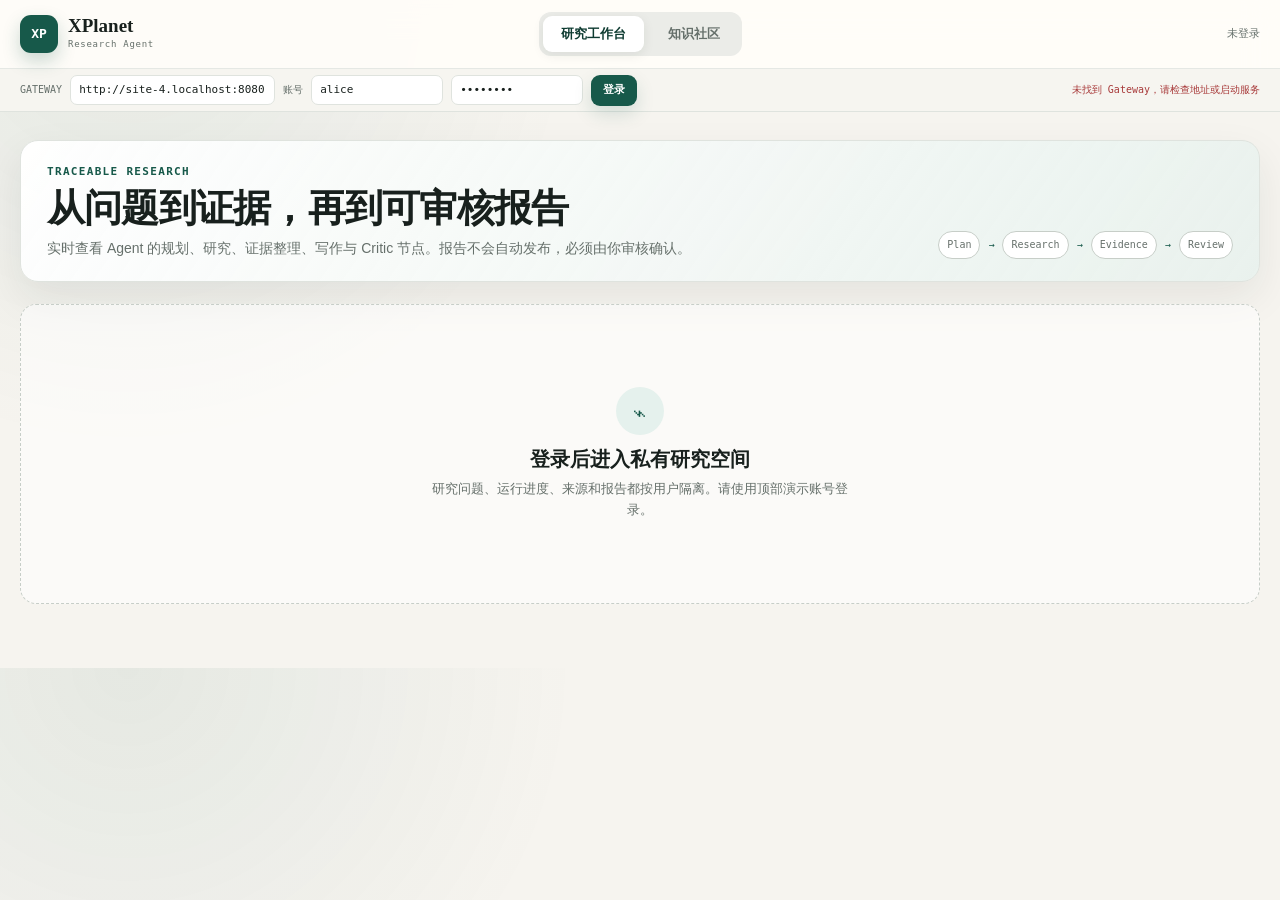
==== commit 257687fd: "feat: add task-level agent modes and repair web flows" ====
--- a/xplanet-web/index.html
+++ b/xplanet-web/index.html
@@ -6,7 +6,7 @@
   <meta name="description" content="XPlanet 可追溯技术研究 Agent 与知识社区">
   <title>XPlanet Research · 可追溯技术研究 Agent</title>
   <link rel="icon" href="data:image/svg+xml,%3Csvg xmlns='http://www.w3.org/2000/svg' viewBox='0 0 64 64'%3E%3Crect width='64' height='64' rx='16' fill='%2317594a'/%3E%3Ctext x='32' y='41' text-anchor='middle' font-family='monospace' font-size='25' font-weight='700' fill='white'%3EXP%3C/text%3E%3C/svg%3E">
-  <link rel="stylesheet" href="assets/app.css">
+  <link rel="stylesheet" href="assets/app.css?v=20260806-2">
 </head>
 <body>
   <header class="site-header">
@@ -27,14 +27,14 @@
     <div class="connection-bar">
       <div class="shell connection-inner">
         <label for="apiBase">Gateway</label>
-        <input id="apiBase" value="http://localhost:8080" spellcheck="false">
+        <input id="apiBase" value="" placeholder="正在自动检测…" spellcheck="false">
         <form id="loginForm" class="login-form">
           <label for="loginUser">账号</label>
           <input id="loginUser" value="alice" autocomplete="username">
           <input id="loginPassword" type="password" value="password" autocomplete="current-password" aria-label="密码">
           <button id="loginButton" class="button button-primary button-small" type="submit">登录</button>
         </form>
-        <span id="connectionHint" class="connection-hint">所有请求只经过 Gateway :8080</span>
+        <span id="connectionHint" class="connection-hint">正在检测 Gateway…</span>
       </div>
     </div>
   </header>
@@ -71,6 +71,12 @@
           <form id="researchForm" class="research-form">
             <label for="researchQuestion">研究问题</label>
             <textarea id="researchQuestion" maxlength="2000" required placeholder="例如：Transactional Outbox 如何解决数据库与消息队列的一致性问题？"></textarea>
+            <label for="researchProvider">执行模式</label>
+            <select id="researchProvider">
+              <option value="offline-demo">离线模式 · 确定性演示</option>
+              <option value="openai-tools">在线模式 · OpenAI + 工具</option>
+            </select>
+            <p id="providerHint" class="provider-hint">离线模式不消耗模型额度，适合完整流程演示。</p>
             <details>
               <summary>预算设置</summary>
               <div class="budget-grid">
@@ -108,6 +114,7 @@
               <button id="cancelTaskButton" class="button button-danger button-small" type="button">取消任务</button>
             </div>
             <div class="budget-strip">
+              <span id="taskProvider"></span>
               <span id="taskSourceBudget"></span>
               <span id="taskToolBudget"></span>
               <span id="taskTokenBudget"></span>
@@ -139,11 +146,18 @@
             </div>
             <label for="reportTitle">标题</label>
             <input id="reportTitle" class="report-title" maxlength="500">
-            <label for="reportContent">正文（Markdown）</label>
-            <textarea id="reportContent" class="report-editor" maxlength="200000"></textarea>
-            <div id="reportPreview" class="markdown-preview"></div>
+            <div class="report-body-grid">
+              <div class="report-pane">
+                <label for="reportContent">正文（Markdown）</label>
+                <textarea id="reportContent" class="report-editor" maxlength="200000"></textarea>
+              </div>
+              <div class="report-pane">
+                <span class="field-label">渲染预览</span>
+                <div id="reportPreview" class="markdown-preview"></div>
+              </div>
+            </div>
             <div class="report-stats">
-              <span id="qualityScore">质量分 -</span>
+              <span id="qualityScore" title="Critic 对论点—证据绑定、覆盖度与引用完整性的综合评分">质量分 -</span>
               <span id="sourceCount">来源 0</span>
               <span id="evidenceCount">证据 0</span>
               <span id="citationCount">引用 0</span>
@@ -207,10 +221,10 @@
 
   <div id="toast" class="toast" role="status" aria-live="polite"></div>
 
-  <script src="js/api.js"></script>
-  <script src="js/auth.js"></script>
-  <script src="js/community.js"></script>
-  <script src="js/research.js"></script>
-  <script src="js/app.js"></script>
+  <script src="js/api.js?v=20260806-2"></script>
+  <script src="js/auth.js?v=20260806-2"></script>
+  <script src="js/community.js?v=20260806-2"></script>
+  <script src="js/research.js?v=20260806-2"></script>
+  <script src="js/app.js?v=20260806-2"></script>
 </body>
 </html>
--- a/xplanet-web/assets/app.css
+++ b/xplanet-web/assets/app.css
@@ -118,6 +118,7 @@
 }
 .connection-inner #apiBase { width: 205px; }
 .connection-hint { margin-left: auto; color: var(--ink-soft); font-family: var(--mono); font-size: 10px; }
+.connection-hint.is-error { color: var(--red); }
 
 .button {
   display: inline-flex;
@@ -202,11 +203,11 @@
 
 .research-form { margin: 16px 0; padding: 14px; border: 1px solid var(--line); border-radius: 12px; background: #f9faf7; }
 .research-form > label, #reportDetail > label { display: block; margin-bottom: 6px; color: var(--ink-soft); font-size: 11px; font-weight: 750; }
-textarea, input {
+textarea, input, select {
   outline: none;
   transition: border-color .15s, box-shadow .15s;
 }
-textarea:focus, input:focus { border-color: var(--forest); box-shadow: 0 0 0 3px rgba(23, 89, 74, .1); }
+textarea:focus, input:focus, select:focus { border-color: var(--forest); box-shadow: 0 0 0 3px rgba(23, 89, 74, .1); }
 .research-form textarea {
   width: 100%;
   min-height: 112px;
@@ -218,6 +219,17 @@
   background: white;
   font-size: 13px;
 }
+.research-form select {
+  width: 100%;
+  border: 1px solid var(--line);
+  border-radius: 9px;
+  padding: 8px 10px;
+  color: var(--ink);
+  background: white;
+  font-size: 11px;
+}
+.provider-hint { margin: 5px 0 8px; color: var(--ink-soft); font-size: 9px; }
+.provider-hint.is-online { color: var(--forest); }
 .research-form details { margin: 10px 0; }
 .research-form summary, .evidence-section summary { color: var(--forest); cursor: pointer; font-size: 12px; font-weight: 750; }
 .budget-grid { display: grid; grid-template-columns: 1fr 1fr; gap: 8px; margin-top: 9px; }
@@ -240,6 +252,8 @@
 .task-card strong { overflow: hidden; font-size: 12px; text-overflow: ellipsis; white-space: nowrap; }
 .task-card p { display: -webkit-box; margin: 0 0 6px; overflow: hidden; color: var(--ink-soft); font-size: 11px; -webkit-box-orient: vertical; -webkit-line-clamp: 2; }
 .task-card time { color: var(--ink-soft); font-family: var(--mono); font-size: 9px; }
+.task-card-foot { display: flex; align-items: center; justify-content: space-between; gap: 8px; }
+.provider-badge { border-radius: 999px; padding: 2px 6px; color: var(--forest); background: var(--forest-soft); font-family: var(--mono); font-size: 8px; }
 .skeleton-card { height: 66px; border-radius: 11px; background: linear-gradient(90deg,#f0f1ee,#fafbf8,#f0f1ee); background-size: 200% 100%; animation: shine 1.2s infinite; }
 @keyframes shine { to { background-position: -200% 0; } }
 
@@ -280,6 +294,9 @@
 .timeline-body time { color: var(--ink-soft); font-size: 8px; font-weight: 400; }
 
 .report-heading { margin-bottom: 14px; }
+.report-body-grid { display: grid; gap: 10px; }
+.report-pane { min-width: 0; }
+.report-pane > label, .field-label { display: block; margin-bottom: 6px; color: var(--ink-soft); font-size: 11px; font-weight: 750; }
 .report-title, .report-editor {
   width: 100%;
   border: 1px solid var(--line);
@@ -290,7 +307,7 @@
 }
 .report-title { margin-bottom: 10px; font-family: var(--serif); font-weight: 700; }
 .report-editor { min-height: 190px; resize: vertical; font-family: var(--mono); font-size: 11px; line-height: 1.55; }
-.markdown-preview { max-height: 300px; overflow: auto; margin: 10px 0; padding: 13px; border: 1px solid var(--line); border-radius: 10px; background: #fafaf7; font-family: var(--serif); font-size: 12px; }
+.markdown-preview { min-height: 190px; max-height: 300px; overflow: auto; margin: 0; padding: 13px; border: 1px solid var(--line); border-radius: 10px; background: #fafaf7; font-family: var(--serif); font-size: 12px; }
 .markdown-preview h1, .markdown-preview h2, .markdown-preview h3 { margin: 12px 0 5px; line-height: 1.3; }
 .markdown-preview h1 { font-size: 19px; }.markdown-preview h2 { font-size: 16px; }.markdown-preview h3 { font-size: 14px; }
 .markdown-preview p { margin: 6px 0; }
@@ -299,6 +316,7 @@
 .report-stats span { padding: 7px 5px; border-radius: 7px; color: var(--ink-soft); background: #eef0ec; text-align: center; font-family: var(--mono); font-size: 8px; }
 .evidence-section { margin-top: 10px; border-top: 1px solid var(--line); padding-top: 10px; }
 .source-list, .evidence-list, .usage-list { display: grid; gap: 7px; margin-top: 9px; }
+.source-list, .evidence-list { max-height: 250px; overflow: auto; padding-right: 3px; }
 .source-card, .evidence-card, .usage-card { overflow: hidden; border: 1px solid var(--line); border-radius: 9px; padding: 8px; background: white; font-size: 10px; }
 .source-card a { display: block; overflow: hidden; font-weight: 750; text-overflow: ellipsis; white-space: nowrap; }
 .source-card small, .evidence-card small, .usage-card small { color: var(--ink-soft); font-family: var(--mono); font-size: 8px; }
@@ -358,9 +376,7 @@
 @media (max-width: 1180px) {
   .workspace { grid-template-columns: 280px 1fr; }
   .result-column { grid-column: 1 / -1; min-height: auto; }
-  #reportDetail { display: grid; grid-template-columns: 1fr 1fr; gap: 0 14px; }
-  #reportDetail > .panel-heading, #reportDetail > label, #reportDetail > input, #reportDetail > textarea, #reportDetail > .report-stats, #reportDetail > .report-actions, #reportDetail > .review-note { grid-column: 1; }
-  #reportDetail > .markdown-preview, #reportDetail > details { grid-column: 2; }
+  .report-body-grid { grid-template-columns: 1fr 1fr; }
 }
 @media (max-width: 820px) {
   .shell { width: min(100% - 24px, 1480px); }
@@ -374,7 +390,7 @@
   .workspace-panel { min-height: auto; }
   .task-list { max-height: 260px; }
   .article-list { grid-template-columns: 1fr; }
-  #reportDetail { display: block; }
+  .report-body-grid { grid-template-columns: 1fr; }
 }
 @media (max-width: 520px) {
   .brand small, .session-state { display: none; }
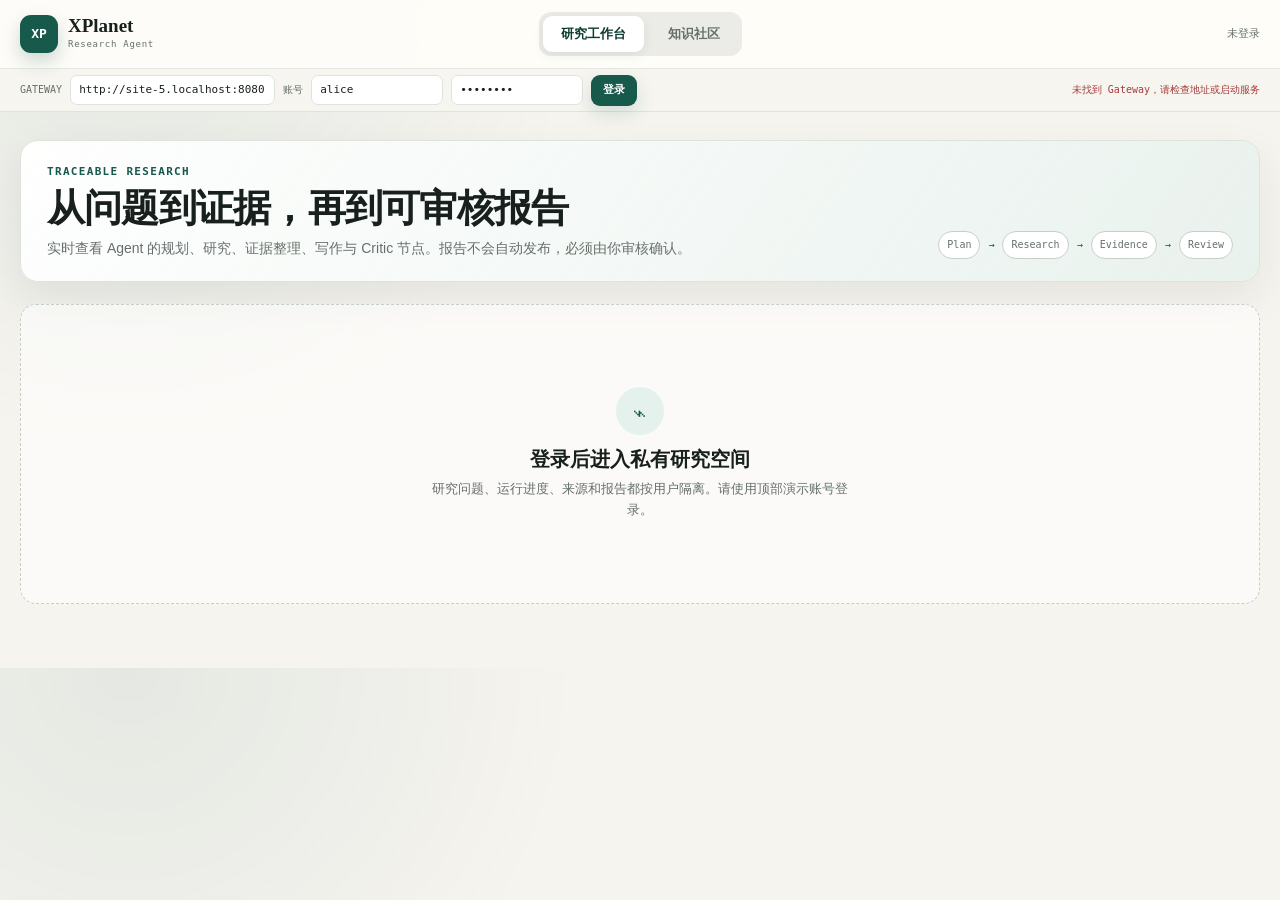
==== commit 35f9e0b3: "fix: render articles and prioritize report review" ====
--- a/xplanet-web/index.html
+++ b/xplanet-web/index.html
@@ -6,7 +6,7 @@
   <meta name="description" content="XPlanet 可追溯技术研究 Agent 与知识社区">
   <title>XPlanet Research · 可追溯技术研究 Agent</title>
   <link rel="icon" href="data:image/svg+xml,%3Csvg xmlns='http://www.w3.org/2000/svg' viewBox='0 0 64 64'%3E%3Crect width='64' height='64' rx='16' fill='%2317594a'/%3E%3Ctext x='32' y='41' text-anchor='middle' font-family='monospace' font-size='25' font-weight='700' fill='white'%3EXP%3C/text%3E%3C/svg%3E">
-  <link rel="stylesheet" href="assets/app.css?v=20260806-2">
+  <link rel="stylesheet" href="assets/app.css?v=20260806-3">
 </head>
 <body>
   <header class="site-header">
@@ -153,7 +153,7 @@
               </div>
               <div class="report-pane">
                 <span class="field-label">渲染预览</span>
-                <div id="reportPreview" class="markdown-preview"></div>
+                <div id="reportPreview" class="markdown-preview markdown-body"></div>
               </div>
             </div>
             <div class="report-stats">
@@ -197,7 +197,7 @@
             <div class="article-paper">
               <h1 id="articleTitle"></h1>
               <div id="articleMeta" class="article-meta"></div>
-              <div id="articleContent" class="article-content"></div>
+              <div id="articleContent" class="article-content markdown-body"></div>
               <button id="likeArticleButton" class="button button-secondary" type="button">♡ 点赞</button>
             </div>
             <div class="comments-card">
@@ -221,10 +221,10 @@
 
   <div id="toast" class="toast" role="status" aria-live="polite"></div>
 
-  <script src="js/api.js?v=20260806-2"></script>
-  <script src="js/auth.js?v=20260806-2"></script>
-  <script src="js/community.js?v=20260806-2"></script>
-  <script src="js/research.js?v=20260806-2"></script>
-  <script src="js/app.js?v=20260806-2"></script>
+  <script src="js/api.js?v=20260806-3"></script>
+  <script src="js/auth.js?v=20260806-3"></script>
+  <script src="js/community.js?v=20260806-3"></script>
+  <script src="js/research.js?v=20260806-3"></script>
+  <script src="js/app.js?v=20260806-3"></script>
 </body>
 </html>
--- a/xplanet-web/assets/app.css
+++ b/xplanet-web/assets/app.css
@@ -186,7 +186,12 @@
 .empty-state.compact { min-height: 220px; padding: 24px; }
 .empty-icon { width: 48px; height: 48px; display: grid; place-items: center; border-radius: 50%; color: var(--forest); background: var(--forest-soft); font-size: 25px; }
 
-.workspace { display: grid; grid-template-columns: minmax(260px, .8fr) minmax(400px, 1.25fr) minmax(360px, 1fr); gap: 14px; align-items: start; }
+.workspace { display: grid; grid-template-columns: minmax(280px, 320px) minmax(0, 1fr); gap: 16px; align-items: start; }
+.task-column { grid-column: 1; grid-row: 1 / span 2; }
+.execution-column { grid-column: 2; grid-row: 1; }
+.result-column { grid-column: 2; grid-row: 2; min-height: 280px; }
+.workspace.has-report .result-column { grid-row: 1; min-height: 660px; }
+.workspace.has-report .execution-column { grid-row: 2; min-height: 420px; }
 .workspace-panel {
   min-height: 660px;
   border: 1px solid var(--line);
@@ -294,7 +299,7 @@
 .timeline-body time { color: var(--ink-soft); font-size: 8px; font-weight: 400; }
 
 .report-heading { margin-bottom: 14px; }
-.report-body-grid { display: grid; gap: 10px; }
+.report-body-grid { display: grid; grid-template-columns: minmax(0,1fr) minmax(0,1fr); gap: 14px; }
 .report-pane { min-width: 0; }
 .report-pane > label, .field-label { display: block; margin-bottom: 6px; color: var(--ink-soft); font-size: 11px; font-weight: 750; }
 .report-title, .report-editor {
@@ -306,12 +311,20 @@
   background: white;
 }
 .report-title { margin-bottom: 10px; font-family: var(--serif); font-weight: 700; }
-.report-editor { min-height: 190px; resize: vertical; font-family: var(--mono); font-size: 11px; line-height: 1.55; }
-.markdown-preview { min-height: 190px; max-height: 300px; overflow: auto; margin: 0; padding: 13px; border: 1px solid var(--line); border-radius: 10px; background: #fafaf7; font-family: var(--serif); font-size: 12px; }
-.markdown-preview h1, .markdown-preview h2, .markdown-preview h3 { margin: 12px 0 5px; line-height: 1.3; }
-.markdown-preview h1 { font-size: 19px; }.markdown-preview h2 { font-size: 16px; }.markdown-preview h3 { font-size: 14px; }
-.markdown-preview p { margin: 6px 0; }
-.markdown-preview code { border-radius: 4px; padding: 1px 4px; background: #eceee9; font-family: var(--mono); font-size: 10px; }
+.report-editor { min-height: 340px; resize: vertical; font-family: var(--mono); font-size: 11px; line-height: 1.55; }
+.markdown-preview { min-height: 340px; max-height: 520px; overflow: auto; margin: 0; padding: 18px; border: 1px solid var(--line); border-radius: 10px; background: #fafaf7; font-family: var(--serif); font-size: 13px; }
+.markdown-body h1, .markdown-body h2, .markdown-body h3 { margin: 1.25em 0 .5em; color: var(--ink); line-height: 1.3; }
+.markdown-body h1:first-child, .markdown-body h2:first-child, .markdown-body h3:first-child { margin-top: 0; }
+.markdown-body h1 { font-size: 1.7em; }.markdown-body h2 { font-size: 1.4em; }.markdown-body h3 { font-size: 1.18em; }
+.markdown-body p { margin: .7em 0; }
+.markdown-body ul, .markdown-body ol { margin: .7em 0; padding-left: 1.65em; }
+.markdown-body li { margin: .3em 0; }
+.markdown-body blockquote { margin: 1em 0; border-left: 4px solid var(--forest); padding: .25em 1em; color: var(--ink-soft); background: var(--forest-soft); }
+.markdown-body blockquote p { margin: .35em 0; }
+.markdown-body code { border-radius: 4px; padding: 1px 5px; background: #eceee9; font-family: var(--mono); font-size: .88em; }
+.markdown-body pre { overflow: auto; border-radius: 9px; padding: 13px; color: #edf6f2; background: var(--forest-dark); }
+.markdown-body pre code { padding: 0; color: inherit; background: transparent; }
+.markdown-body hr { margin: 1.5em 0; border: 0; border-top: 1px solid var(--line); }
 .report-stats { display: grid; grid-template-columns: repeat(4,1fr); gap: 5px; margin: 10px 0; }
 .report-stats span { padding: 7px 5px; border-radius: 7px; color: var(--ink-soft); background: #eef0ec; text-align: center; font-family: var(--mono); font-size: 8px; }
 .evidence-section { margin-top: 10px; border-top: 1px solid var(--line); padding-top: 10px; }
@@ -343,7 +356,8 @@
 .article-detail > .text-button { margin-bottom: 12px; }
 .article-paper { padding: 28px; }
 .article-paper h1 { margin: 0 0 8px; font-family: var(--serif); font-size: 31px; line-height: 1.2; }
-.article-content { margin: 20px 0; padding: 20px 0; border-top: 1px solid var(--line); border-bottom: 1px solid var(--line); white-space: pre-wrap; font-family: var(--serif); }
+.article-content { margin: 20px 0; padding: 24px 0; border-top: 1px solid var(--line); border-bottom: 1px solid var(--line); font-family: var(--serif); font-size: 16px; line-height: 1.85; }
+.article-content > * { max-width: 920px; }
 .comments-card h2 { margin-top: 0; font-family: var(--serif); }
 .comment-form { display: flex; gap: 8px; margin-bottom: 14px; }
 .comment-form input { flex: 1; min-width: 0; border: 1px solid var(--line); border-radius: 8px; padding: 8px 10px; }
@@ -374,9 +388,7 @@
 .empty-copy { padding: 18px; color: var(--ink-soft); text-align: center; font-size: 11px; }
 
 @media (max-width: 1180px) {
-  .workspace { grid-template-columns: 280px 1fr; }
-  .result-column { grid-column: 1 / -1; min-height: auto; }
-  .report-body-grid { grid-template-columns: 1fr 1fr; }
+  .workspace { grid-template-columns: 260px minmax(0,1fr); }
 }
 @media (max-width: 820px) {
   .shell { width: min(100% - 24px, 1480px); }
@@ -387,10 +399,17 @@
   .connection-hint { display: none; }
   .hero { align-items: start; flex-direction: column; }
   .workspace, .community-layout { grid-template-columns: 1fr; }
+  .task-column, .execution-column, .result-column,
+  .workspace.has-report .task-column, .workspace.has-report .execution-column, .workspace.has-report .result-column {
+    grid-column: 1;
+    grid-row: auto;
+    min-height: auto;
+  }
   .workspace-panel { min-height: auto; }
   .task-list { max-height: 260px; }
   .article-list { grid-template-columns: 1fr; }
   .report-body-grid { grid-template-columns: 1fr; }
+  .report-editor, .markdown-preview { min-height: 240px; }
 }
 @media (max-width: 520px) {
   .brand small, .session-state { display: none; }
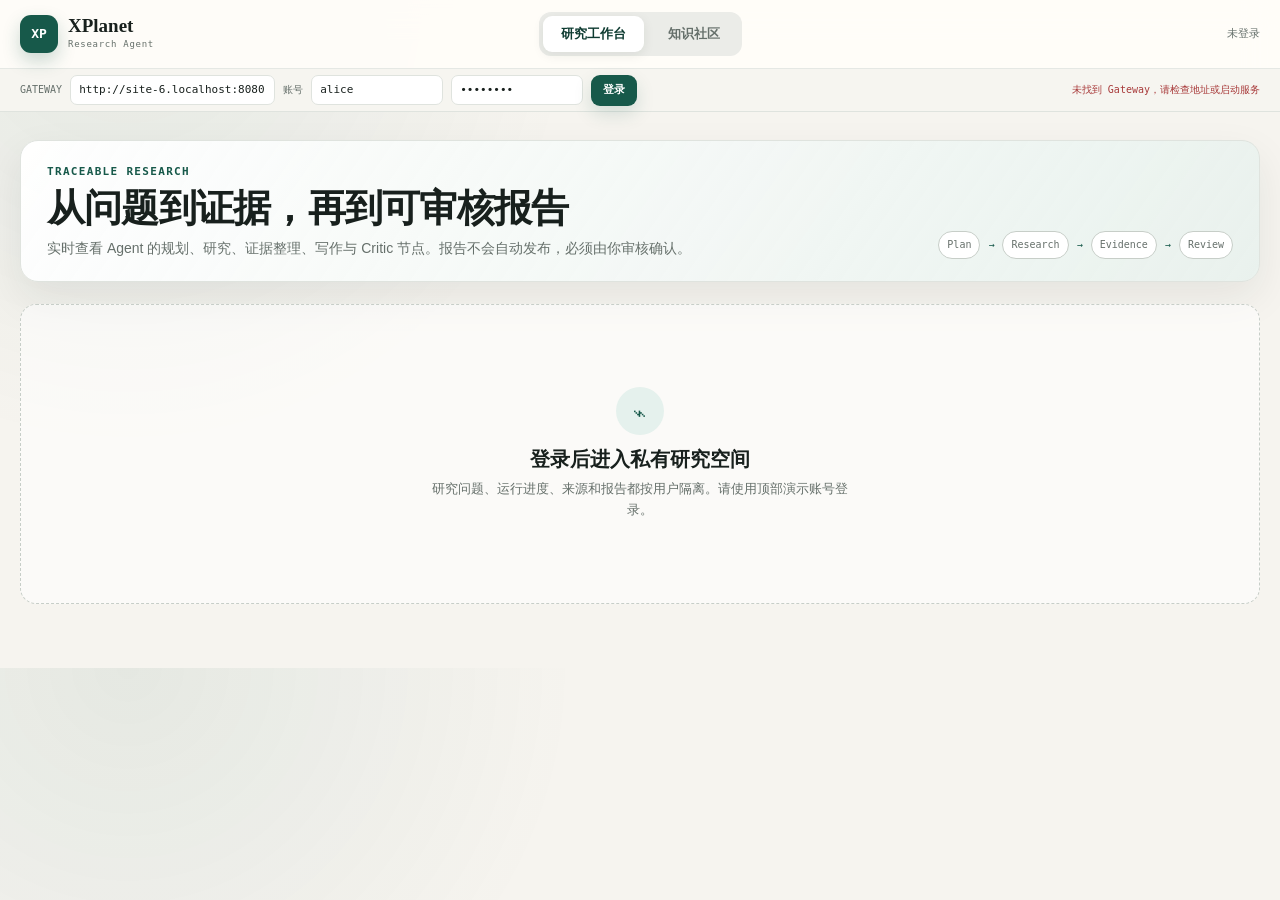
==== commit 92b1f0c3: "fix: prevent research feedback loops and streamline review" ====
--- a/xplanet-web/index.html
+++ b/xplanet-web/index.html
@@ -6,7 +6,7 @@
   <meta name="description" content="XPlanet 可追溯技术研究 Agent 与知识社区">
   <title>XPlanet Research · 可追溯技术研究 Agent</title>
   <link rel="icon" href="data:image/svg+xml,%3Csvg xmlns='http://www.w3.org/2000/svg' viewBox='0 0 64 64'%3E%3Crect width='64' height='64' rx='16' fill='%2317594a'/%3E%3Ctext x='32' y='41' text-anchor='middle' font-family='monospace' font-size='25' font-weight='700' fill='white'%3EXP%3C/text%3E%3C/svg%3E">
-  <link rel="stylesheet" href="assets/app.css?v=20260806-3">
+  <link rel="stylesheet" href="assets/app.css?v=20260806-4">
 </head>
 <body>
   <header class="site-header">
@@ -69,23 +69,27 @@
           </div>
 
           <form id="researchForm" class="research-form">
-            <label for="researchQuestion">研究问题</label>
-            <textarea id="researchQuestion" maxlength="2000" required placeholder="例如：Transactional Outbox 如何解决数据库与消息队列的一致性问题？"></textarea>
-            <label for="researchProvider">执行模式</label>
-            <select id="researchProvider">
-              <option value="offline-demo">离线模式 · 确定性演示</option>
-              <option value="openai-tools">在线模式 · OpenAI + 工具</option>
-            </select>
-            <p id="providerHint" class="provider-hint">离线模式不消耗模型额度，适合完整流程演示。</p>
-            <details>
-              <summary>预算设置</summary>
-              <div class="budget-grid">
-                <label>来源上限<input id="maxSources" type="number" min="1" max="20" value="5"></label>
-                <label>工具上限<input id="maxToolCalls" type="number" min="1" max="50" value="10"></label>
-                <label>Token 上限<input id="maxTokens" type="number" min="1000" max="100000" value="8000"></label>
-                <label>超时（秒）<input id="deadlineSeconds" type="number" min="30" max="3600" value="300"></label>
-              </div>
-            </details>
+            <div class="research-question-field">
+              <label for="researchQuestion">研究问题</label>
+              <textarea id="researchQuestion" maxlength="2000" required placeholder="例如：Transactional Outbox 如何解决数据库与消息队列的一致性问题？"></textarea>
+            </div>
+            <div class="research-mode-field">
+              <label for="researchProvider">执行模式</label>
+              <select id="researchProvider">
+                <option value="offline-demo">离线模式 · 确定性演示</option>
+                <option value="openai-tools">在线模式 · OpenAI + 工具</option>
+              </select>
+              <p id="providerHint" class="provider-hint">离线模式不消耗模型额度，适合完整流程演示。</p>
+              <details>
+                <summary>预算设置</summary>
+                <div class="budget-grid">
+                  <label>来源上限<input id="maxSources" type="number" min="1" max="20" value="5"></label>
+                  <label>工具上限<input id="maxToolCalls" type="number" min="1" max="50" value="10"></label>
+                  <label>Token 上限<input id="maxTokens" type="number" min="1000" max="100000" value="8000"></label>
+                  <label>超时（秒）<input id="deadlineSeconds" type="number" min="30" max="3600" value="300"></label>
+                </div>
+              </details>
+            </div>
             <button id="createTaskButton" class="button button-primary" type="submit">开始研究</button>
           </form>
 
@@ -125,10 +129,14 @@
               <div class="progress-track"><div id="taskProgressBar" class="progress-bar"></div></div>
             </div>
             <div class="section-heading">
-              <div><p class="eyebrow">LIVE TRACE</p><h3>执行计划与节点时间线</h3></div>
+              <div><p class="eyebrow">LIVE TRACE</p><h3>Agent 执行流程</h3></div>
               <span id="streamState" class="stream-state">等待连接</span>
             </div>
-            <ol id="eventTimeline" class="timeline" aria-live="polite"></ol>
+            <div id="phaseFlow" class="phase-flow" aria-live="polite"></div>
+            <details class="trace-details">
+              <summary id="traceSummary">查看原始节点事件</summary>
+              <ol id="eventTimeline" class="timeline"></ol>
+            </details>
           </div>
         </section>
 
@@ -156,15 +164,15 @@
                 <div id="reportPreview" class="markdown-preview markdown-body"></div>
               </div>
             </div>
-            <div class="report-stats">
-              <span id="qualityScore" title="Critic 对论点—证据绑定、覆盖度与引用完整性的综合评分">质量分 -</span>
-              <span id="sourceCount">来源 0</span>
-              <span id="evidenceCount">证据 0</span>
-              <span id="citationCount">引用 0</span>
+            <div class="report-stats" aria-label="报告质量指标">
+              <div class="metric-card"><b>质量分</b><span id="qualityScore">-</span><small>Critic 对论点支持度和证据质量的综合评分，不等于事实正确率</small></div>
+              <div class="metric-card"><b>来源</b><span id="sourceCount">0</span><small>保存并去重后的网页、文档或站内知识条目</small></div>
+              <div class="metric-card"><b>证据</b><span id="evidenceCount">0</span><small>从来源中提取、带哈希和定位信息的可核验片段</small></div>
+              <div class="metric-card"><b>引用</b><span id="citationCount">0</span><small>报告论点 Claim 与证据 Evidence 之间的绑定关系</small></div>
             </div>
 
             <details class="evidence-section" open>
-              <summary>来源与 Evidence</summary>
+              <summary>来源与证据详情</summary>
               <div id="sourceList" class="source-list"></div>
               <div id="evidenceList" class="evidence-list"></div>
             </details>
@@ -221,10 +229,10 @@
 
   <div id="toast" class="toast" role="status" aria-live="polite"></div>
 
-  <script src="js/api.js?v=20260806-3"></script>
-  <script src="js/auth.js?v=20260806-3"></script>
-  <script src="js/community.js?v=20260806-3"></script>
-  <script src="js/research.js?v=20260806-3"></script>
-  <script src="js/app.js?v=20260806-3"></script>
+  <script src="js/api.js?v=20260806-4"></script>
+  <script src="js/auth.js?v=20260806-4"></script>
+  <script src="js/community.js?v=20260806-4"></script>
+  <script src="js/research.js?v=20260806-4"></script>
+  <script src="js/app.js?v=20260806-4"></script>
 </body>
 </html>
--- a/xplanet-web/assets/app.css
+++ b/xplanet-web/assets/app.css
@@ -186,14 +186,14 @@
 .empty-state.compact { min-height: 220px; padding: 24px; }
 .empty-icon { width: 48px; height: 48px; display: grid; place-items: center; border-radius: 50%; color: var(--forest); background: var(--forest-soft); font-size: 25px; }
 
-.workspace { display: grid; grid-template-columns: minmax(280px, 320px) minmax(0, 1fr); gap: 16px; align-items: start; }
-.task-column { grid-column: 1; grid-row: 1 / span 2; }
-.execution-column { grid-column: 2; grid-row: 1; }
-.result-column { grid-column: 2; grid-row: 2; min-height: 280px; }
-.workspace.has-report .result-column { grid-row: 1; min-height: 660px; }
-.workspace.has-report .execution-column { grid-row: 2; min-height: 420px; }
+.workspace { display: grid; grid-template-columns: minmax(0, 1fr); gap: 16px; align-items: start; }
+.task-column { grid-column: 1; grid-row: 1; display: grid; grid-template-columns: 180px minmax(0,1fr); gap: 14px 18px; min-height: auto; }
+.task-column > .panel-heading { align-self: start; }
+.execution-column { grid-column: 1; grid-row: 2; min-height: 420px; }
+.result-column { grid-column: 1; grid-row: 3; min-height: 280px; }
+.workspace.has-report .result-column { grid-row: 2; min-height: 660px; }
+.workspace.has-report .execution-column { grid-row: 3; min-height: 420px; }
 .workspace-panel {
-  min-height: 660px;
   border: 1px solid var(--line);
   border-radius: 15px;
   padding: 18px;
@@ -206,8 +206,9 @@
 .section-heading h2 { font-size: 24px; }
 .section-heading h3 { font-size: 17px; }
 
-.research-form { margin: 16px 0; padding: 14px; border: 1px solid var(--line); border-radius: 12px; background: #f9faf7; }
-.research-form > label, #reportDetail > label { display: block; margin-bottom: 6px; color: var(--ink-soft); font-size: 11px; font-weight: 750; }
+.research-form { display: grid; grid-template-columns: minmax(340px,1fr) minmax(230px,300px) 120px; gap: 12px; align-items: end; margin: 0; padding: 14px; border: 1px solid var(--line); border-radius: 12px; background: #f9faf7; }
+.research-form label, #reportDetail > label { display: block; margin-bottom: 6px; color: var(--ink-soft); font-size: 11px; font-weight: 750; }
+.research-question-field, .research-mode-field { min-width: 0; }
 textarea, input, select {
   outline: none;
   transition: border-color .15s, box-shadow .15s;
@@ -215,7 +216,7 @@
 textarea:focus, input:focus, select:focus { border-color: var(--forest); box-shadow: 0 0 0 3px rgba(23, 89, 74, .1); }
 .research-form textarea {
   width: 100%;
-  min-height: 112px;
+  min-height: 78px;
   resize: vertical;
   border: 1px solid var(--line);
   border-radius: 9px;
@@ -235,16 +236,17 @@
 }
 .provider-hint { margin: 5px 0 8px; color: var(--ink-soft); font-size: 9px; }
 .provider-hint.is-online { color: var(--forest); }
-.research-form details { margin: 10px 0; }
+.research-form details { margin: 8px 0 0; }
 .research-form summary, .evidence-section summary { color: var(--forest); cursor: pointer; font-size: 12px; font-weight: 750; }
 .budget-grid { display: grid; grid-template-columns: 1fr 1fr; gap: 8px; margin-top: 9px; }
 .budget-grid label { color: var(--ink-soft); font-size: 10px; }
 .budget-grid input { width: 100%; margin-top: 3px; border: 1px solid var(--line); border-radius: 7px; padding: 6px 7px; background: white; font-family: var(--mono); font-size: 11px; }
-.research-form .button { width: 100%; }
-
-.task-list { display: grid; gap: 8px; max-height: 400px; overflow: auto; padding-right: 2px; }
+.research-form .button { width: 100%; min-height: 42px; margin-bottom: 1px; }
+
+.task-list { grid-column: 1 / -1; display: flex; gap: 9px; overflow-x: auto; padding: 2px 2px 8px; scroll-snap-type: x proximity; }
 .task-card {
-  width: 100%;
+  flex: 0 0 250px;
+  scroll-snap-align: start;
   border: 1px solid var(--line);
   border-radius: 11px;
   padding: 11px 12px;
@@ -259,7 +261,7 @@
 .task-card time { color: var(--ink-soft); font-family: var(--mono); font-size: 9px; }
 .task-card-foot { display: flex; align-items: center; justify-content: space-between; gap: 8px; }
 .provider-badge { border-radius: 999px; padding: 2px 6px; color: var(--forest); background: var(--forest-soft); font-family: var(--mono); font-size: 8px; }
-.skeleton-card { height: 66px; border-radius: 11px; background: linear-gradient(90deg,#f0f1ee,#fafbf8,#f0f1ee); background-size: 200% 100%; animation: shine 1.2s infinite; }
+.skeleton-card { flex: 0 0 250px; height: 66px; border-radius: 11px; background: linear-gradient(90deg,#f0f1ee,#fafbf8,#f0f1ee); background-size: 200% 100%; animation: shine 1.2s infinite; }
 @keyframes shine { to { background-position: -200% 0; } }
 
 .status-badge {
@@ -289,7 +291,23 @@
 .progress-bar { width: 0; height: 100%; border-radius: 999px; background: linear-gradient(90deg,var(--forest),#48a083); transition: width .25s; }
 .stream-state { color: var(--ink-soft); font-family: var(--mono); font-size: 9px; }
 .stream-state.is-live { color: var(--forest); }
+.phase-flow { display: grid; grid-template-columns: repeat(6,minmax(0,1fr)); gap: 10px; margin: 17px 0; }
+.phase-card { position: relative; display: flex; gap: 9px; min-width: 0; border: 1px solid var(--line); border-radius: 11px; padding: 11px; background: white; }
+.phase-card:not(:last-child)::after { content: "›"; position: absolute; z-index: 2; top: 50%; right: -9px; width: 16px; transform: translateY(-50%); color: var(--ink-soft); background: var(--surface); text-align: center; }
+.phase-marker { flex: 0 0 25px; width: 25px; height: 25px; display: grid; place-items: center; border-radius: 50%; color: var(--ink-soft); background: #e9ece8; font-family: var(--mono); font-size: 10px; font-weight: 800; }
+.phase-card b, .phase-card small { display: block; }
+.phase-card b { margin: 2px 0 5px; font-size: 11px; }
+.phase-card small { display: -webkit-box; overflow: hidden; color: var(--ink-soft); font-size: 9px; line-height: 1.45; -webkit-box-orient: vertical; -webkit-line-clamp: 3; }
+.phase-card.is-completed { border-color: #a8c9be; background: var(--forest-soft); }
+.phase-card.is-completed .phase-marker { color: white; background: var(--forest); }
+.phase-card.is-running { border-color: #d9b87a; background: var(--amber-soft); }
+.phase-card.is-running .phase-marker { color: white; background: var(--amber); }
+.phase-card.is-failed { border-color: #e4aaa5; background: var(--red-soft); }
+.phase-card.is-failed .phase-marker { color: white; background: var(--red); }
+.trace-details { margin-top: 12px; border-top: 1px solid var(--line); padding-top: 12px; }
+.trace-details > summary { color: var(--forest); cursor: pointer; font-size: 11px; font-weight: 750; }
 .timeline { position: relative; margin: 16px 0 0; padding: 0; list-style: none; }
+.trace-details .timeline { max-height: 430px; overflow: auto; padding-right: 4px; }
 .timeline::before { content: ""; position: absolute; top: 14px; bottom: 14px; left: 10px; width: 1px; background: var(--line-strong); }
 .timeline-item { position: relative; display: grid; grid-template-columns: 22px 1fr; gap: 10px; margin-bottom: 13px; }
 .timeline-dot { position: relative; z-index: 1; width: 21px; height: 21px; display: grid; place-items: center; border: 3px solid var(--surface); border-radius: 50%; color: white; background: var(--forest); font-size: 8px; }
@@ -325,13 +343,18 @@
 .markdown-body pre { overflow: auto; border-radius: 9px; padding: 13px; color: #edf6f2; background: var(--forest-dark); }
 .markdown-body pre code { padding: 0; color: inherit; background: transparent; }
 .markdown-body hr { margin: 1.5em 0; border: 0; border-top: 1px solid var(--line); }
-.report-stats { display: grid; grid-template-columns: repeat(4,1fr); gap: 5px; margin: 10px 0; }
-.report-stats span { padding: 7px 5px; border-radius: 7px; color: var(--ink-soft); background: #eef0ec; text-align: center; font-family: var(--mono); font-size: 8px; }
+.report-stats { display: grid; grid-template-columns: repeat(4,1fr); gap: 8px; margin: 13px 0; }
+.metric-card { display: grid; grid-template-columns: 1fr auto; gap: 3px 8px; border-radius: 9px; padding: 10px 11px; background: #eef0ec; }
+.metric-card b { color: var(--ink); font-size: 11px; }
+.metric-card span { color: var(--forest); font-family: var(--mono); font-size: 15px; font-weight: 800; }
+.metric-card small { grid-column: 1 / -1; color: var(--ink-soft); font-size: 9px; line-height: 1.45; }
 .evidence-section { margin-top: 10px; border-top: 1px solid var(--line); padding-top: 10px; }
 .source-list, .evidence-list, .usage-list { display: grid; gap: 7px; margin-top: 9px; }
-.source-list, .evidence-list { max-height: 250px; overflow: auto; padding-right: 3px; }
+.source-list { grid-template-columns: repeat(auto-fit,minmax(240px,1fr)); }
+.evidence-list { max-height: 320px; overflow: auto; padding-right: 3px; }
 .source-card, .evidence-card, .usage-card { overflow: hidden; border: 1px solid var(--line); border-radius: 9px; padding: 8px; background: white; font-size: 10px; }
 .source-card a { display: block; overflow: hidden; font-weight: 750; text-overflow: ellipsis; white-space: nowrap; }
+.source-link { display: block; width: 100%; overflow: hidden; border: 0; padding: 0; color: var(--forest); background: transparent; text-align: left; text-decoration: underline; text-overflow: ellipsis; white-space: nowrap; cursor: pointer; font: inherit; font-weight: 750; }
 .source-card small, .evidence-card small, .usage-card small { color: var(--ink-soft); font-family: var(--mono); font-size: 8px; }
 .evidence-card p { display: -webkit-box; margin: 5px 0 0; overflow: hidden; color: var(--ink-soft); -webkit-box-orient: vertical; -webkit-line-clamp: 4; }
 .report-actions { display: grid; gap: 8px; margin-top: 14px; }
@@ -388,7 +411,10 @@
 .empty-copy { padding: 18px; color: var(--ink-soft); text-align: center; font-size: 11px; }
 
 @media (max-width: 1180px) {
-  .workspace { grid-template-columns: 260px minmax(0,1fr); }
+  .research-form { grid-template-columns: minmax(300px,1fr) minmax(220px,280px); }
+  .research-form .button { grid-column: 2; }
+  .phase-flow { grid-template-columns: repeat(3,minmax(0,1fr)); }
+  .phase-card:nth-child(3)::after { display: none; }
 }
 @media (max-width: 820px) {
   .shell { width: min(100% - 24px, 1480px); }
@@ -405,10 +431,17 @@
     grid-row: auto;
     min-height: auto;
   }
+  .task-column { display: grid; grid-template-columns: 1fr; }
+  .task-column > .panel-heading, .research-form, .task-list { grid-column: 1; }
+  .research-form { grid-template-columns: 1fr; }
+  .research-form .button { grid-column: 1; }
   .workspace-panel { min-height: auto; }
-  .task-list { max-height: 260px; }
   .article-list { grid-template-columns: 1fr; }
   .report-body-grid { grid-template-columns: 1fr; }
+  .report-stats { grid-template-columns: 1fr 1fr; }
+  .phase-flow { grid-template-columns: 1fr 1fr; }
+  .phase-card:nth-child(3)::after { display: block; }
+  .phase-card:nth-child(even)::after { display: none; }
   .report-editor, .markdown-preview { min-height: 240px; }
 }
 @media (max-width: 520px) {
@@ -418,6 +451,7 @@
   .hero { padding: 18px; }
   .hero h1 { font-size: 27px; }
   .workspace-panel { padding: 13px; }
-  .report-stats { grid-template-columns: 1fr 1fr; }
+  .report-stats, .phase-flow { grid-template-columns: 1fr; }
+  .phase-card::after { display: none !important; }
   .article-paper { padding: 19px; }
 }
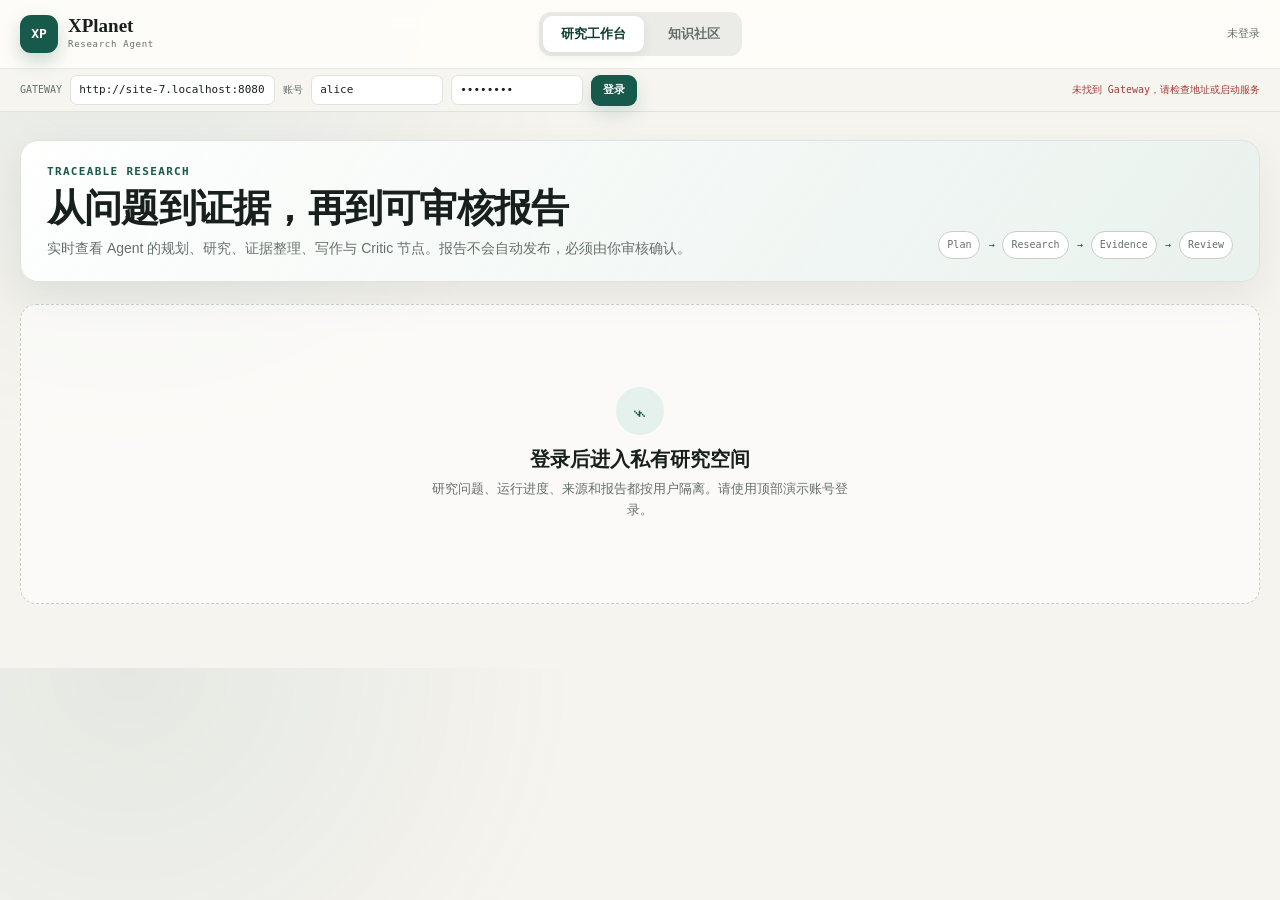
==== commit 42f9fb6b: "fix: distinguish offline corpus from internal knowledge" ====
--- a/xplanet-web/index.html
+++ b/xplanet-web/index.html
@@ -6,7 +6,7 @@
   <meta name="description" content="XPlanet 可追溯技术研究 Agent 与知识社区">
   <title>XPlanet Research · 可追溯技术研究 Agent</title>
   <link rel="icon" href="data:image/svg+xml,%3Csvg xmlns='http://www.w3.org/2000/svg' viewBox='0 0 64 64'%3E%3Crect width='64' height='64' rx='16' fill='%2317594a'/%3E%3Ctext x='32' y='41' text-anchor='middle' font-family='monospace' font-size='25' font-weight='700' fill='white'%3EXP%3C/text%3E%3C/svg%3E">
-  <link rel="stylesheet" href="assets/app.css?v=20260806-4">
+  <link rel="stylesheet" href="assets/app.css?v=20260806-5">
 </head>
 <body>
   <header class="site-header">
@@ -229,10 +229,10 @@
 
   <div id="toast" class="toast" role="status" aria-live="polite"></div>
 
-  <script src="js/api.js?v=20260806-4"></script>
-  <script src="js/auth.js?v=20260806-4"></script>
-  <script src="js/community.js?v=20260806-4"></script>
-  <script src="js/research.js?v=20260806-4"></script>
-  <script src="js/app.js?v=20260806-4"></script>
+  <script src="js/api.js?v=20260806-5"></script>
+  <script src="js/auth.js?v=20260806-5"></script>
+  <script src="js/community.js?v=20260806-5"></script>
+  <script src="js/research.js?v=20260806-5"></script>
+  <script src="js/app.js?v=20260806-5"></script>
 </body>
 </html>
--- a/xplanet-web/assets/app.css
+++ b/xplanet-web/assets/app.css
@@ -353,6 +353,8 @@
 .source-list { grid-template-columns: repeat(auto-fit,minmax(240px,1fr)); }
 .evidence-list { max-height: 320px; overflow: auto; padding-right: 3px; }
 .source-card, .evidence-card, .usage-card { overflow: hidden; border: 1px solid var(--line); border-radius: 9px; padding: 8px; background: white; font-size: 10px; }
+.source-card-meta { display: flex; align-items: center; justify-content: space-between; gap: 8px; margin-bottom: 3px; }
+.source-kind { flex: 0 0 auto; border-radius: 999px; padding: 2px 6px; color: var(--forest); background: var(--mint); font-family: var(--mono); font-size: 8px; font-weight: 800; }
 .source-card a { display: block; overflow: hidden; font-weight: 750; text-overflow: ellipsis; white-space: nowrap; }
 .source-link { display: block; width: 100%; overflow: hidden; border: 0; padding: 0; color: var(--forest); background: transparent; text-align: left; text-decoration: underline; text-overflow: ellipsis; white-space: nowrap; cursor: pointer; font: inherit; font-weight: 750; }
 .source-card small, .evidence-card small, .usage-card small { color: var(--ink-soft); font-family: var(--mono); font-size: 8px; }
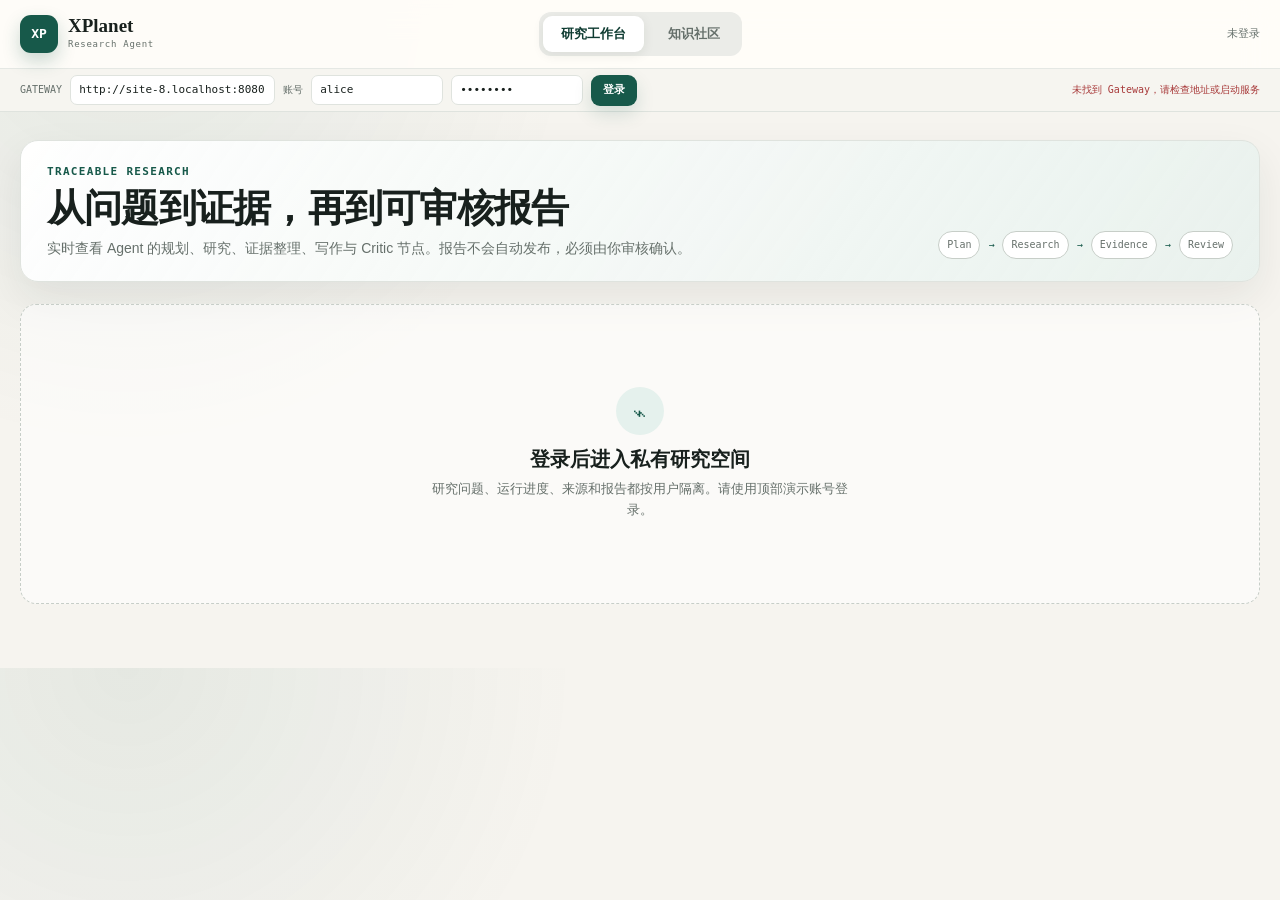
==== commit 754c4a3e: "feat: clarify report traceability relationships" ====
--- a/xplanet-web/index.html
+++ b/xplanet-web/index.html
@@ -6,7 +6,7 @@
   <meta name="description" content="XPlanet 可追溯技术研究 Agent 与知识社区">
   <title>XPlanet Research · 可追溯技术研究 Agent</title>
   <link rel="icon" href="data:image/svg+xml,%3Csvg xmlns='http://www.w3.org/2000/svg' viewBox='0 0 64 64'%3E%3Crect width='64' height='64' rx='16' fill='%2317594a'/%3E%3Ctext x='32' y='41' text-anchor='middle' font-family='monospace' font-size='25' font-weight='700' fill='white'%3EXP%3C/text%3E%3C/svg%3E">
-  <link rel="stylesheet" href="assets/app.css?v=20260806-5">
+  <link rel="stylesheet" href="assets/app.css?v=20260806-6">
 </head>
 <body>
   <header class="site-header">
@@ -172,9 +172,28 @@
             </div>
 
             <details class="evidence-section" open>
-              <summary>来源与证据详情</summary>
-              <div id="sourceList" class="source-list"></div>
-              <div id="evidenceList" class="evidence-list"></div>
+              <summary>可追溯性详情</summary>
+              <section class="traceability-block source-block" aria-labelledby="sourceBlockTitle">
+                <div class="traceability-heading">
+                  <span class="traceability-index">01</span>
+                  <div><h3 id="sourceBlockTitle">来源文档</h3><p>研究所依据的网页、站内文章或离线语料原始页面。</p></div>
+                </div>
+                <div id="sourceList" class="source-list"></div>
+              </section>
+              <section class="traceability-block evidence-block" aria-labelledby="evidenceBlockTitle">
+                <div class="traceability-heading">
+                  <span class="traceability-index">02</span>
+                  <div><h3 id="evidenceBlockTitle">证据片段</h3><p>从来源中提取并保存的具体内容，报告只能引用这些片段。</p></div>
+                </div>
+                <div id="evidenceList" class="evidence-list"></div>
+              </section>
+              <section class="traceability-block citation-block" aria-labelledby="citationBlockTitle">
+                <div class="traceability-heading">
+                  <span class="traceability-index">03</span>
+                  <div><h3 id="citationBlockTitle">引用关系</h3><p>把报告论点绑定到证据，再追溯到来源：Claim → Evidence → Source。</p></div>
+                </div>
+                <div id="citationList" class="citation-list"></div>
+              </section>
             </details>
             <details class="evidence-section">
               <summary>模型用量</summary>
@@ -229,10 +248,10 @@
 
   <div id="toast" class="toast" role="status" aria-live="polite"></div>
 
-  <script src="js/api.js?v=20260806-5"></script>
-  <script src="js/auth.js?v=20260806-5"></script>
-  <script src="js/community.js?v=20260806-5"></script>
-  <script src="js/research.js?v=20260806-5"></script>
-  <script src="js/app.js?v=20260806-5"></script>
+  <script src="js/api.js?v=20260806-6"></script>
+  <script src="js/auth.js?v=20260806-6"></script>
+  <script src="js/community.js?v=20260806-6"></script>
+  <script src="js/research.js?v=20260806-6"></script>
+  <script src="js/app.js?v=20260806-6"></script>
 </body>
 </html>
--- a/xplanet-web/assets/app.css
+++ b/xplanet-web/assets/app.css
@@ -317,8 +317,8 @@
 .timeline-body time { color: var(--ink-soft); font-size: 8px; font-weight: 400; }
 
 .report-heading { margin-bottom: 14px; }
-.report-body-grid { display: grid; grid-template-columns: minmax(0,1fr) minmax(0,1fr); gap: 14px; }
-.report-pane { min-width: 0; }
+.report-body-grid { --report-body-height: clamp(420px,55vh,620px); display: grid; grid-template-columns: minmax(0,1fr) minmax(0,1fr); gap: 14px; align-items: stretch; }
+.report-pane { display: flex; min-width: 0; flex-direction: column; }
 .report-pane > label, .field-label { display: block; margin-bottom: 6px; color: var(--ink-soft); font-size: 11px; font-weight: 750; }
 .report-title, .report-editor {
   width: 100%;
@@ -329,8 +329,9 @@
   background: white;
 }
 .report-title { margin-bottom: 10px; font-family: var(--serif); font-weight: 700; }
-.report-editor { min-height: 340px; resize: vertical; font-family: var(--mono); font-size: 11px; line-height: 1.55; }
-.markdown-preview { min-height: 340px; max-height: 520px; overflow: auto; margin: 0; padding: 18px; border: 1px solid var(--line); border-radius: 10px; background: #fafaf7; font-family: var(--serif); font-size: 13px; }
+.report-editor, .markdown-preview { box-sizing: border-box; height: var(--report-body-height); min-height: 0; max-height: none; }
+.report-editor { resize: none; overflow: auto; font-family: var(--mono); font-size: 11px; line-height: 1.55; }
+.markdown-preview { overflow: auto; margin: 0; padding: 18px; border: 1px solid var(--line); border-radius: 10px; background: #fafaf7; font-family: var(--serif); font-size: 13px; }
 .markdown-body h1, .markdown-body h2, .markdown-body h3 { margin: 1.25em 0 .5em; color: var(--ink); line-height: 1.3; }
 .markdown-body h1:first-child, .markdown-body h2:first-child, .markdown-body h3:first-child { margin-top: 0; }
 .markdown-body h1 { font-size: 1.7em; }.markdown-body h2 { font-size: 1.4em; }.markdown-body h3 { font-size: 1.18em; }
@@ -349,7 +350,15 @@
 .metric-card span { color: var(--forest); font-family: var(--mono); font-size: 15px; font-weight: 800; }
 .metric-card small { grid-column: 1 / -1; color: var(--ink-soft); font-size: 9px; line-height: 1.45; }
 .evidence-section { margin-top: 10px; border-top: 1px solid var(--line); padding-top: 10px; }
-.source-list, .evidence-list, .usage-list { display: grid; gap: 7px; margin-top: 9px; }
+.traceability-block { margin-top: 12px; border: 1px solid var(--line); border-left-width: 4px; border-radius: 11px; padding: 12px; }
+.source-block { border-left-color: var(--forest); background: #f3f8f5; }
+.evidence-block { border-left-color: var(--amber); background: #fbf7ef; }
+.citation-block { border-left-color: #527a9c; background: #f1f6fa; }
+.traceability-heading { display: flex; align-items: flex-start; gap: 9px; }
+.traceability-heading h3 { margin: 0; color: var(--ink); font-size: 12px; }
+.traceability-heading p { margin: 2px 0 0; color: var(--ink-soft); font-size: 9px; }
+.traceability-index { display: grid; width: 24px; height: 24px; flex: 0 0 24px; place-items: center; border-radius: 7px; color: white; background: var(--ink); font-family: var(--mono); font-size: 8px; font-weight: 800; }
+.source-list, .evidence-list, .citation-list, .usage-list { display: grid; gap: 7px; margin-top: 9px; }
 .source-list { grid-template-columns: repeat(auto-fit,minmax(240px,1fr)); }
 .evidence-list { max-height: 320px; overflow: auto; padding-right: 3px; }
 .source-card, .evidence-card, .usage-card { overflow: hidden; border: 1px solid var(--line); border-radius: 9px; padding: 8px; background: white; font-size: 10px; }
@@ -359,6 +368,15 @@
 .source-link { display: block; width: 100%; overflow: hidden; border: 0; padding: 0; color: var(--forest); background: transparent; text-align: left; text-decoration: underline; text-overflow: ellipsis; white-space: nowrap; cursor: pointer; font: inherit; font-weight: 750; }
 .source-card small, .evidence-card small, .usage-card small { color: var(--ink-soft); font-family: var(--mono); font-size: 8px; }
 .evidence-card p { display: -webkit-box; margin: 5px 0 0; overflow: hidden; color: var(--ink-soft); -webkit-box-orient: vertical; -webkit-line-clamp: 4; }
+.citation-list { grid-template-columns: repeat(auto-fit,minmax(300px,1fr)); }
+.citation-card { border: 1px solid #ccdae5; border-radius: 9px; padding: 9px; background: white; }
+.citation-chain { display: flex; align-items: center; gap: 6px; flex-wrap: wrap; }
+.citation-node { border-radius: 6px; padding: 3px 6px; font-family: var(--mono); font-size: 9px; font-weight: 800; }
+.claim-node { color: #7b4c16; background: #fff0d9; }
+.evidence-node { color: var(--forest); background: var(--mint); }
+.source-node { color: #315f82; background: #e5f0f8; }
+.citation-arrow { color: var(--ink-soft); font-size: 8px; }
+.citation-card small { display: block; margin-top: 6px; color: var(--ink-soft); font-size: 8px; }
 .report-actions { display: grid; gap: 8px; margin-top: 14px; }
 .review-note { margin: 8px 0 0; color: var(--ink-soft); font-size: 9px; }
 
@@ -439,12 +457,11 @@
   .research-form .button { grid-column: 1; }
   .workspace-panel { min-height: auto; }
   .article-list { grid-template-columns: 1fr; }
-  .report-body-grid { grid-template-columns: 1fr; }
+  .report-body-grid { --report-body-height: 360px; grid-template-columns: 1fr; }
   .report-stats { grid-template-columns: 1fr 1fr; }
   .phase-flow { grid-template-columns: 1fr 1fr; }
   .phase-card:nth-child(3)::after { display: block; }
   .phase-card:nth-child(even)::after { display: none; }
-  .report-editor, .markdown-preview { min-height: 240px; }
 }
 @media (max-width: 520px) {
   .brand small, .session-state { display: none; }
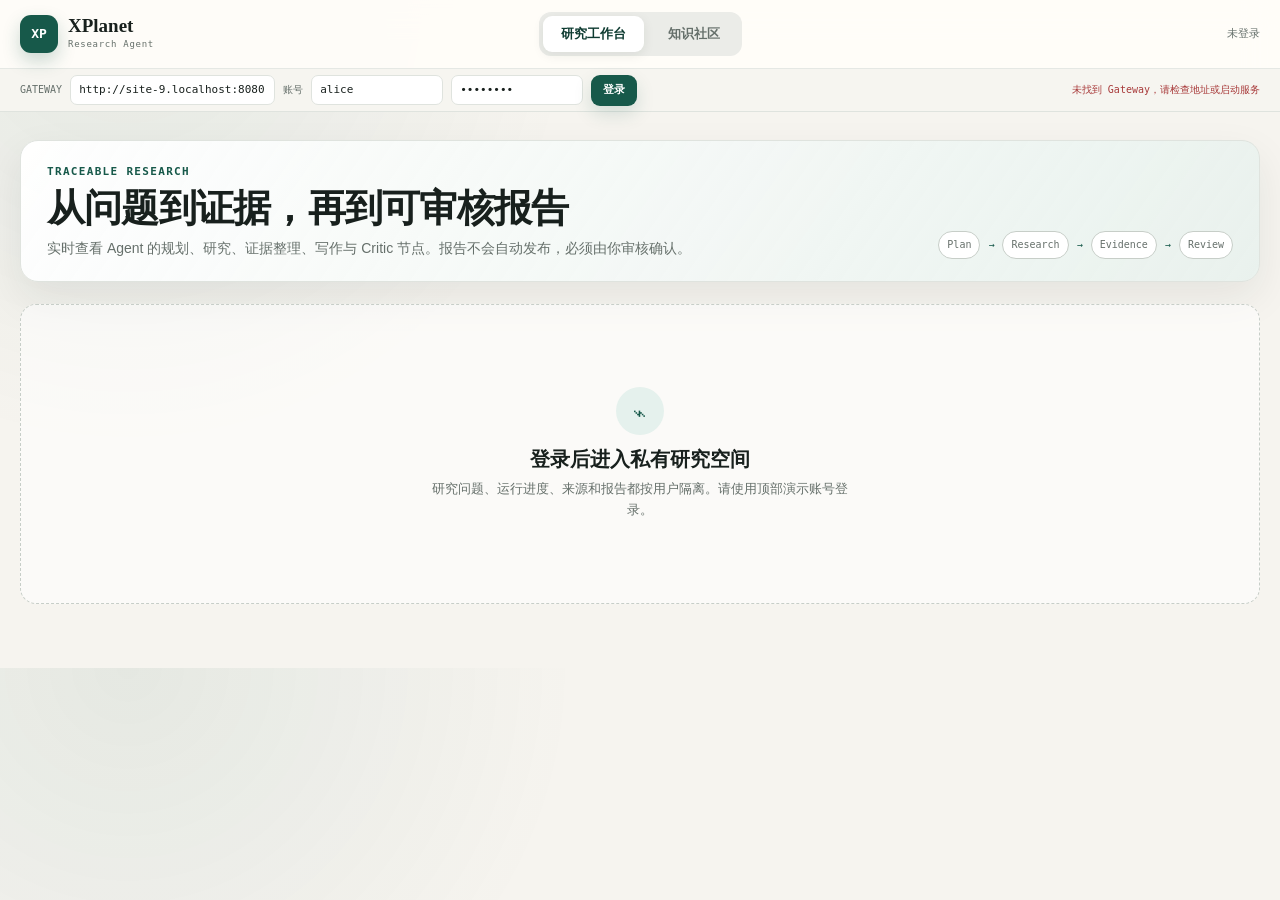
==== commit e6dedf36: "feat: integrate DeepSeek online research mode" ====
--- a/xplanet-web/index.html
+++ b/xplanet-web/index.html
@@ -77,7 +77,7 @@
               <label for="researchProvider">执行模式</label>
               <select id="researchProvider">
                 <option value="offline-demo">离线模式 · 确定性演示</option>
-                <option value="openai-tools">在线模式 · OpenAI + 工具</option>
+                <option value="deepseek-tools">在线模式 · DeepSeek + 工具</option>
               </select>
               <p id="providerHint" class="provider-hint">离线模式不消耗模型额度，适合完整流程演示。</p>
               <details>
@@ -176,7 +176,7 @@
               <section class="traceability-block source-block" aria-labelledby="sourceBlockTitle">
                 <div class="traceability-heading">
                   <span class="traceability-index">01</span>
-                  <div><h3 id="sourceBlockTitle">来源文档</h3><p>研究所依据的网页、站内文章或离线语料原始页面。</p></div>
+                  <div><h3 id="sourceBlockTitle">来源文档</h3><p>研究所依据的外部网页或站内文章；摘要与已抓取原文会明确区分。</p></div>
                 </div>
                 <div id="sourceList" class="source-list"></div>
               </section>
@@ -248,10 +248,10 @@
 
   <div id="toast" class="toast" role="status" aria-live="polite"></div>
 
-  <script src="js/api.js?v=20260806-6"></script>
-  <script src="js/auth.js?v=20260806-6"></script>
-  <script src="js/community.js?v=20260806-6"></script>
-  <script src="js/research.js?v=20260806-6"></script>
-  <script src="js/app.js?v=20260806-6"></script>
+  <script src="js/api.js?v=20260806-7"></script>
+  <script src="js/auth.js?v=20260806-7"></script>
+  <script src="js/community.js?v=20260806-7"></script>
+  <script src="js/research.js?v=20260806-7"></script>
+  <script src="js/app.js?v=20260806-7"></script>
 </body>
 </html>
